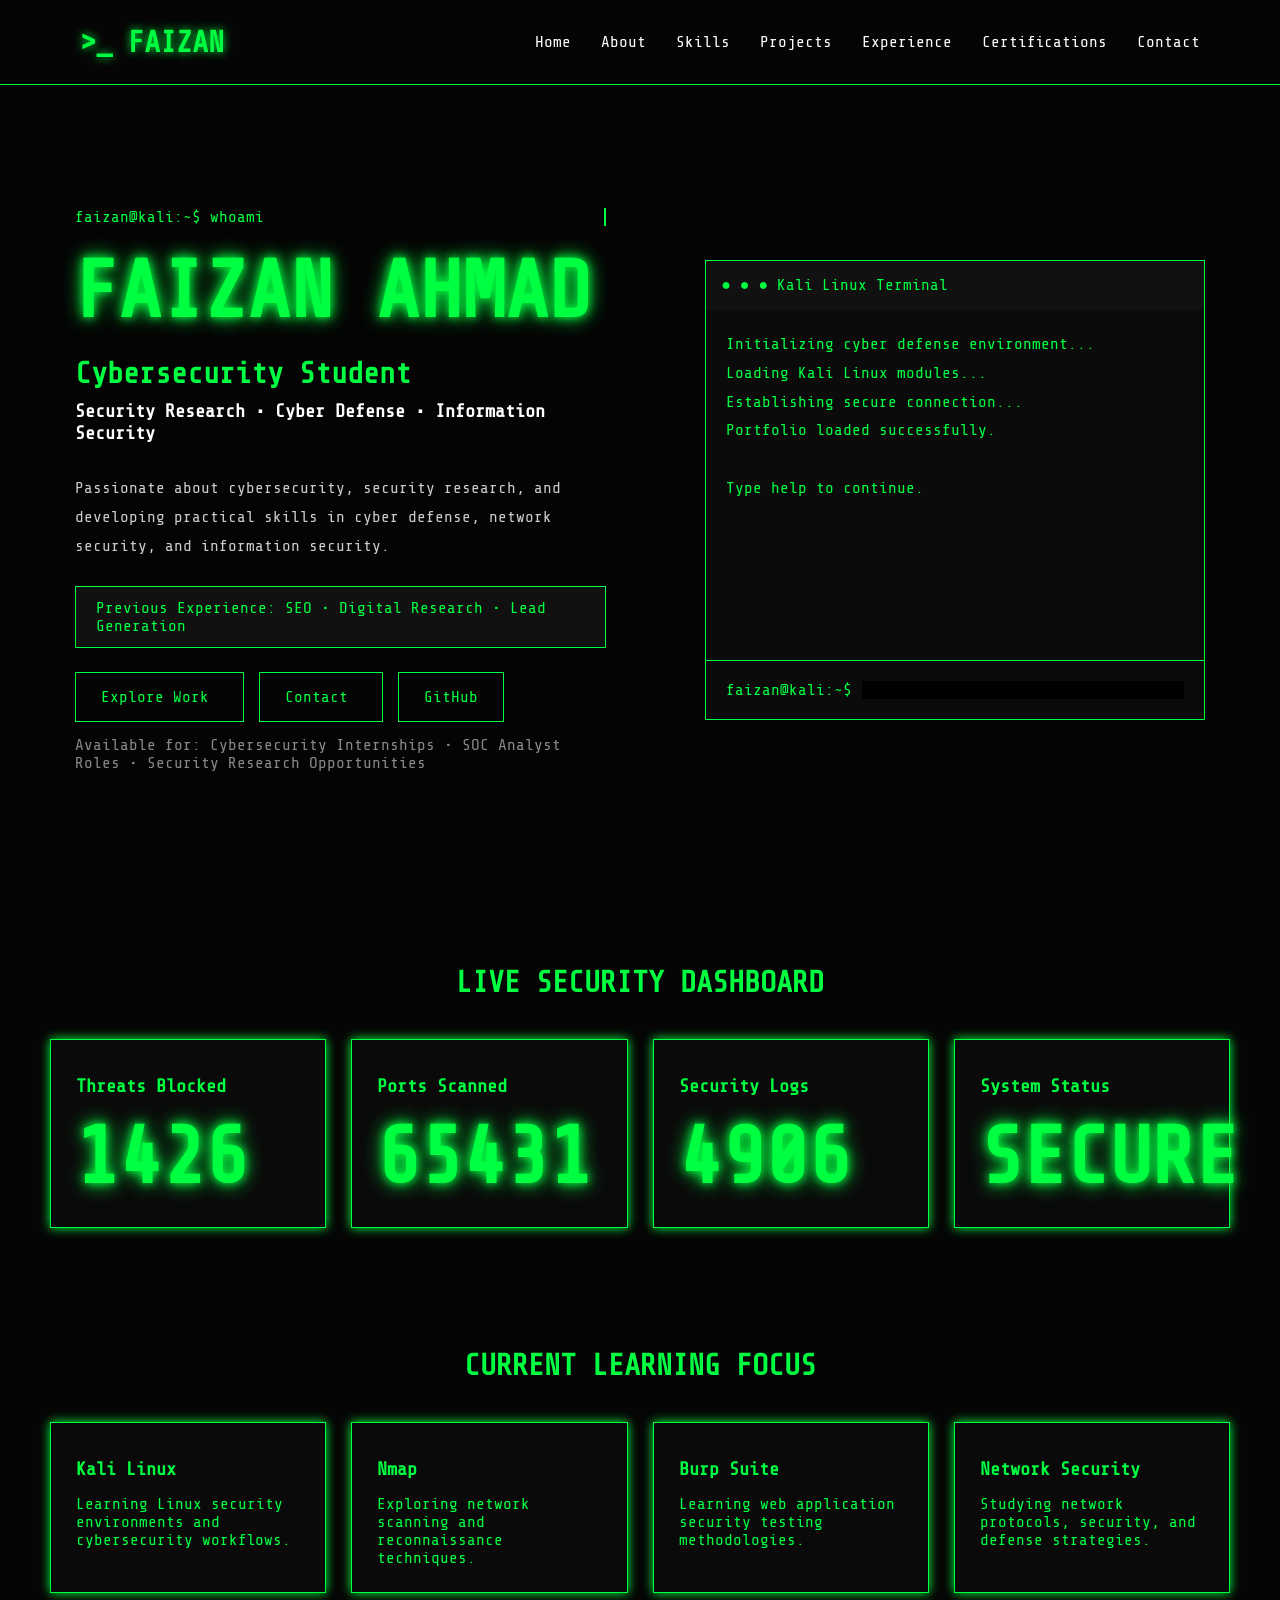
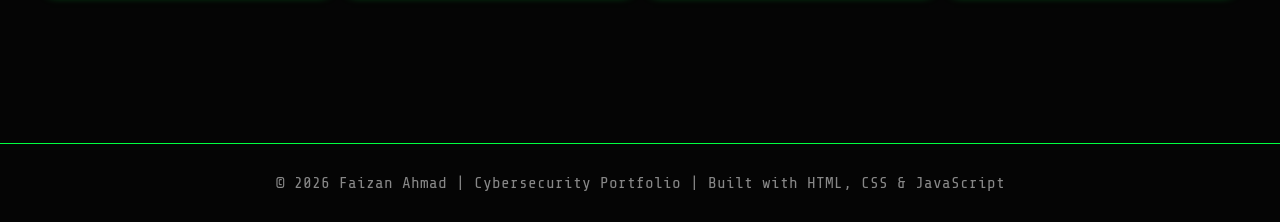
==== index.html @ 60e6b4b7 "Update index.html" ====
<!DOCTYPE html>
<html lang="en">

<head>
    <meta charset="UTF-8">
    <meta name="viewport" content="width=device-width, initial-scale=1.0">

    <!-- SEO -->
    <meta name="description"
        content="Faizan Ahmad - Cybersecurity Student Portfolio specializing in Information Security, Cyber Defense, and Security Research.">

    <meta name="keywords"
        content="Cybersecurity Student, Information Security, Cyber Defense, Security Research, Kali Linux, Network Security, SOC Analyst">

    <meta name="author"
        content="Faizan Ahmad">

    <!-- Open Graph -->
    <meta property="og:title"
        content="Faizan Ahmad | Cybersecurity Portfolio">

    <meta property="og:description"
        content="Cybersecurity Student | Security Research | Cyber Defense">

    <meta property="og:type"
        content="website">

    <meta property="og:url"
        content="https://faizi-cybsec.github.io">

    <title>
        Faizan Ahmad | Cybersecurity Portfolio
    </title>

    <link rel="stylesheet" href="css/style.css">

    <link rel="icon"
        href="assets/favicon.jpg">

    <link href="https://fonts.googleapis.com/css2?family=Share+Tech+Mono&display=swap"
        rel="stylesheet">
</head>

<body>

    <!-- Matrix Background -->
    <canvas id="matrix"></canvas>

    <!-- Navigation -->
    <nav class="navbar">

        <div class="logo">
            >_ FAIZAN
        </div>

        <ul>
            <li><a href="index.html">Home</a></li>
            <li><a href="about.html">About</a></li>
            <li><a href="skills.html">Skills</a></li>
            <li><a href="projects.html">Projects</a></li>
            <li><a href="experience.html">Experience</a></li>
            <li><a href="certifications.html">Certifications</a></li>
            <li><a href="contact.html">Contact</a></li>
        </ul>

    </nav>

    <!-- Hero Section -->
    <section class="hero">

        <!-- Left Side -->
        <div class="hero-left">

            <p class="small">
                faizan@kali:~$ whoami
            </p>

            <h1>
                FAIZAN
                <span>AHMAD</span>
            </h1>

            <h2>
                Cybersecurity Student
            </h2>

            <h3>
                Security Research • Cyber Defense • Information Security
            </h3>

            <p class="description">
                Passionate about cybersecurity, security research,
                and developing practical skills in cyber defense,
                network security, and information security.
            </p>

            <div class="experience-badge">
                Previous Experience:
                SEO • Digital Research • Lead Generation
            </div>

            <div class="buttons">

                <a href="projects.html"
                    class="btn">
                    Explore Work
                </a>

                <a href="contact.html"
                    class="btn">
                    Contact
                </a>

                <a href="https://github.com/faizi-cybsec"
                    target="_blank"
                    class="btn">
                    GitHub
                </a>

            </div>

            <p style="margin-top:30px;color:#888;">
                Available for:
                Cybersecurity Internships •
                SOC Analyst Roles •
                Security Research Opportunities
            </p>

        </div>

        <!-- Terminal -->
        <div class="terminal">

            <div class="terminal-header">
                ● ● ● Kali Linux Terminal
            </div>

            <div class="terminal-body"
                id="terminal-output">

                <div>
                    Initializing cyber defense environment...
                </div>

                <div>
                    Loading Kali Linux modules...
                </div>

                <div>
                    Establishing secure connection...
                </div>

                <div>
                    Portfolio loaded successfully.
                </div>

                <br>

                <div>
                    Type
                    <span style="color:#00ff41">
                        help
                    </span>
                    to continue.
                </div>

                <br>

            </div>

            <div class="terminal-input">

                <span>
                    faizan@kali:~$
                </span>

                <input
                    type="text"
                    id="command-input"
                    autocomplete="off"
                    autofocus>

            </div>

        </div>

    </section>

    <!-- Dashboard -->
    <section class="dashboard">

        <h2>
            LIVE SECURITY DASHBOARD
        </h2>

        <div class="cyber-grid">

            <div class="cyber-card">

                <h3>
                    Threats Blocked
                </h3>

                <h1 id="threats">
                    1427
                </h1>

            </div>

            <div class="cyber-card">

                <h3>
                    Ports Scanned
                </h3>

                <h1 id="ports">
                    65241
                </h1>

            </div>

            <div class="cyber-card">

                <h3>
                    Security Logs
                </h3>

                <h1 id="logs">
                    4832
                </h1>

            </div>

            <div class="cyber-card">

                <h3>
                    System Status
                </h3>

                <h1>
                    SECURE
                </h1>

            </div>

        </div>

    </section>

    <!-- Learning -->
    <section class="dashboard">

        <h2>
            CURRENT LEARNING FOCUS
        </h2>

        <div class="cyber-grid">

            <div class="cyber-card">
                <h3>Kali Linux</h3>
                <p>Learning Linux security environments and cybersecurity workflows.</p>
            </div>

            <div class="cyber-card">
                <h3>Nmap</h3>
                <p>Exploring network scanning and reconnaissance techniques.</p>
            </div>

            <div class="cyber-card">
                <h3>Burp Suite</h3>
                <p>Learning web application security testing methodologies.</p>
            </div>

            <div class="cyber-card">
                <h3>Network Security</h3>
                <p>Studying network protocols, security, and defense strategies.</p>
            </div>

        </div>

    </section>

    <!-- Footer -->
    <footer>

        <p>
            © 2026 Faizan Ahmad |
            Cybersecurity Portfolio |
            Built with HTML, CSS & JavaScript
        </p>

    </footer>

    <!-- Scripts -->
    <script src="js/matrix.js"></script>
    <script src="js/terminal.js"></script>
    <script src="js/main.js"></script>

</body>

</html>
---- css/style.css ----
*{
    margin:0;
    padding:0;
    box-sizing:border-box;
    cursor:crosshair;
}

body{
    background:#050505;
    color:#00ff41;
    font-family:'Share Tech Mono',monospace;
    overflow-x:hidden;
}

/* MATRIX */

#matrix{
    position:fixed;
    top:0;
    left:0;
    width:100%;
    height:100%;
    z-index:-1;
}

/* NAVBAR */

.navbar{
    position:sticky;
    top:0;
    z-index:1000;

    display:flex;
    justify-content:space-between;
    align-items:center;

    padding:25px 80px;

    border-bottom:1px solid #00ff41;

    background:#050505;

    backdrop-filter:blur(10px);
}

.logo{
    font-size:30px;
    font-weight:bold;
    text-shadow:0 0 10px #00ff41;
}

.navbar ul{
    display:flex;
    list-style:none;
    gap:30px;
}

.navbar a{
    color:white;
    text-decoration:none;
    transition:.3s;
}

.navbar a:hover{
    color:#00ff41;
}

/* HERO */

.hero{
    min-height:90vh;

    display:flex;
    justify-content:space-around;
    align-items:center;
    gap:50px;

    padding:50px;

    flex-wrap:wrap;
}

.hero-left{
    width:45%;
    min-width:300px;
}

/* TERMINAL TEXT */

.small{
    color:#00ff41;

    margin-bottom:20px;

    overflow:hidden;
    white-space:nowrap;

    border-right:2px solid #00ff41;

    width:0;

    animation:
        typing 4s steps(30,end) forwards,
        blink .7s infinite;
}

@keyframes typing{
    from{
        width:0;
    }
    to{
        width:100%;
    }
}

@keyframes blink{
    50%{
        opacity:0;
    }
}

/* HEADINGS */

h1{
    font-size:80px;

    text-shadow:
        0 0 10px #00ff41,
        0 0 20px #00ff41;
}

h1 span{
    color:#00ff41;
}

h2{
    margin-top:20px;
    font-size:30px;
}

h3{
    margin-top:10px;
    color:white;
}

/* DESCRIPTION */

.description{
    margin-top:30px;
    color:#ccc;
    line-height:1.8;
}

/* EXPERIENCE BADGE */

.experience-badge{
    margin-top:25px;

    display:inline-block;

    padding:12px 20px;

    border:1px solid #00ff41;

    background:#111;
}

/* BUTTONS */

.buttons{
    margin-top:40px;
}

.btn{
    border:1px solid #00ff41;

    color:#00ff41;

    text-decoration:none;

    padding:15px 25px;

    margin-right:15px;

    transition:.3s;
}

.btn:hover{
    background:#00ff41;
    color:black;
}

/* TERMINAL */

.terminal{
    width:500px;
    max-width:100%;

    background:#0b0b0b;

    border:1px solid #00ff41;

    animation:
        glow 2s infinite alternate;
}

@keyframes glow{

from{
    box-shadow:
    0 0 10px #00ff41;
}

to{
    box-shadow:
    0 0 30px #00ff41;
}

}

.terminal-header{
    padding:15px;
    background:#111;
}

.terminal-body{
    padding:20px;

    line-height:1.8;

    min-height:350px;
    max-height:350px;

    overflow-y:auto;
}

.terminal-input{
    display:flex;

    padding:20px;

    border-top:1px solid #00ff41;
}

.terminal-input span{
    color:#00ff41;
}

.terminal-input input{
    flex:1;

    background:black;

    color:#00ff41;

    border:none;
    outline:none;

    font-family:inherit;

    margin-left:10px;
}

/* DASHBOARD */

.dashboard{
    padding:50px;
}

.dashboard h2{
    margin-bottom:40px;
    text-align:center;
}

/* CYBER GRID */

.cyber-grid{
    display:grid;

    grid-template-columns:
        repeat(auto-fit,minmax(250px,1fr));

    gap:25px;
}

.cyber-card{
    border:1px solid #00ff41;

    background:#0a0a0a;

    padding:25px;

    transition:.3s;

    box-shadow:
        0 0 10px #00ff41;
}

.cyber-card:hover{
    transform:translateY(-10px);

    box-shadow:
        0 0 30px #00ff41;
}

.cyber-card h3{
    color:#00ff41;
    margin-bottom:15px;
}

/* FOOTER */

footer{
    margin-top:100px;

    text-align:center;

    padding:30px;

    border-top:1px solid #00ff41;

    color:#888;
}

/* SCROLLBAR */

::-webkit-scrollbar{
    width:10px;
}

::-webkit-scrollbar-track{
    background:black;
}

::-webkit-scrollbar-thumb{
    background:#00ff41;
}

/* MOBILE */

@media(max-width:900px){

.hero{
    flex-direction:column;
}

.hero-left{
    width:100%;
}

.navbar{
    flex-direction:column;
    gap:20px;
}

.navbar ul{
    flex-wrap:wrap;
    justify-content:center;
}

h1{
    font-size:50px;
}

}
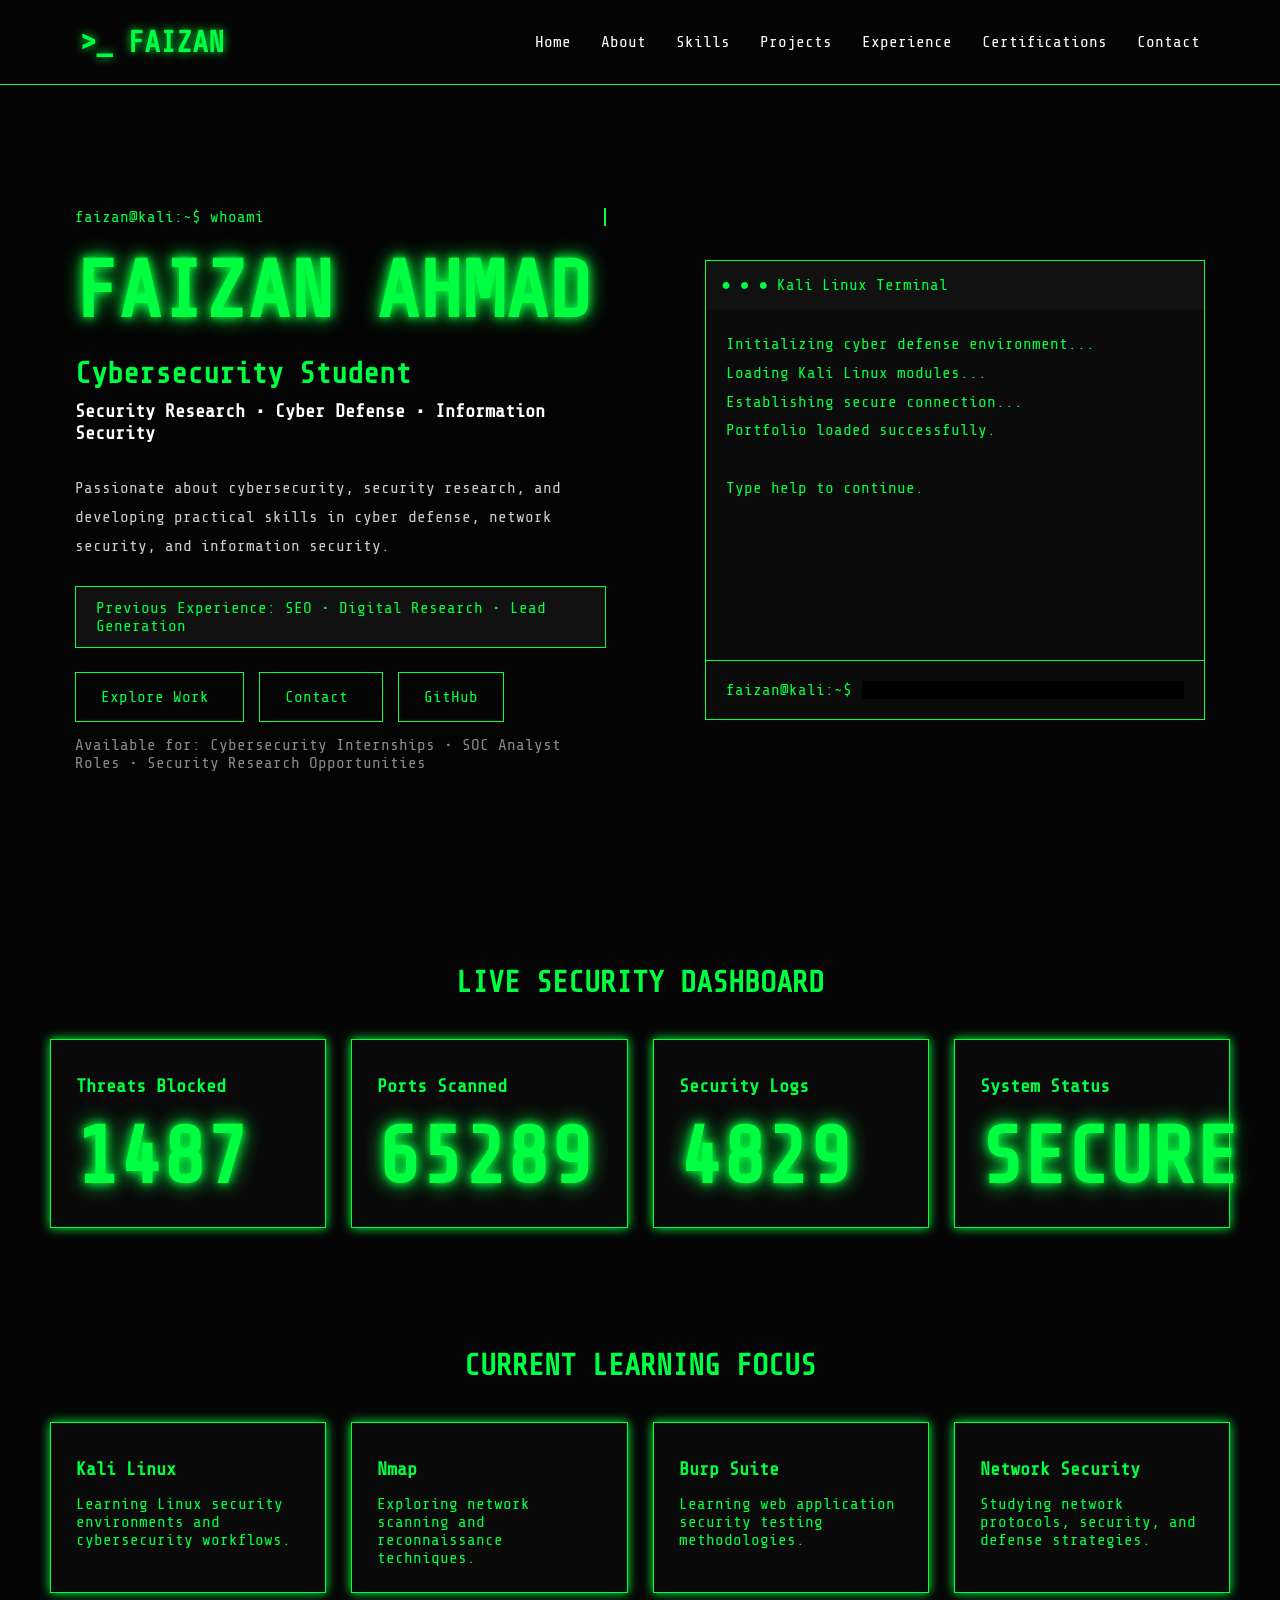
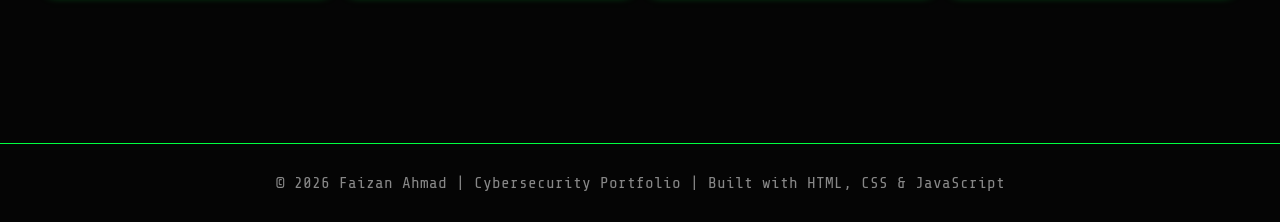
==== commit d727489e: "Update index.html" ====
--- a/index.html
+++ b/index.html
@@ -35,7 +35,7 @@
     <link rel="stylesheet" href="css/style.css">
 
     <link rel="icon"
-        href="assets/favicon.jpg">
+        href="assets/fav_icon.jpg">
 
     <link href="https://fonts.googleapis.com/css2?family=Share+Tech+Mono&display=swap"
         rel="stylesheet">
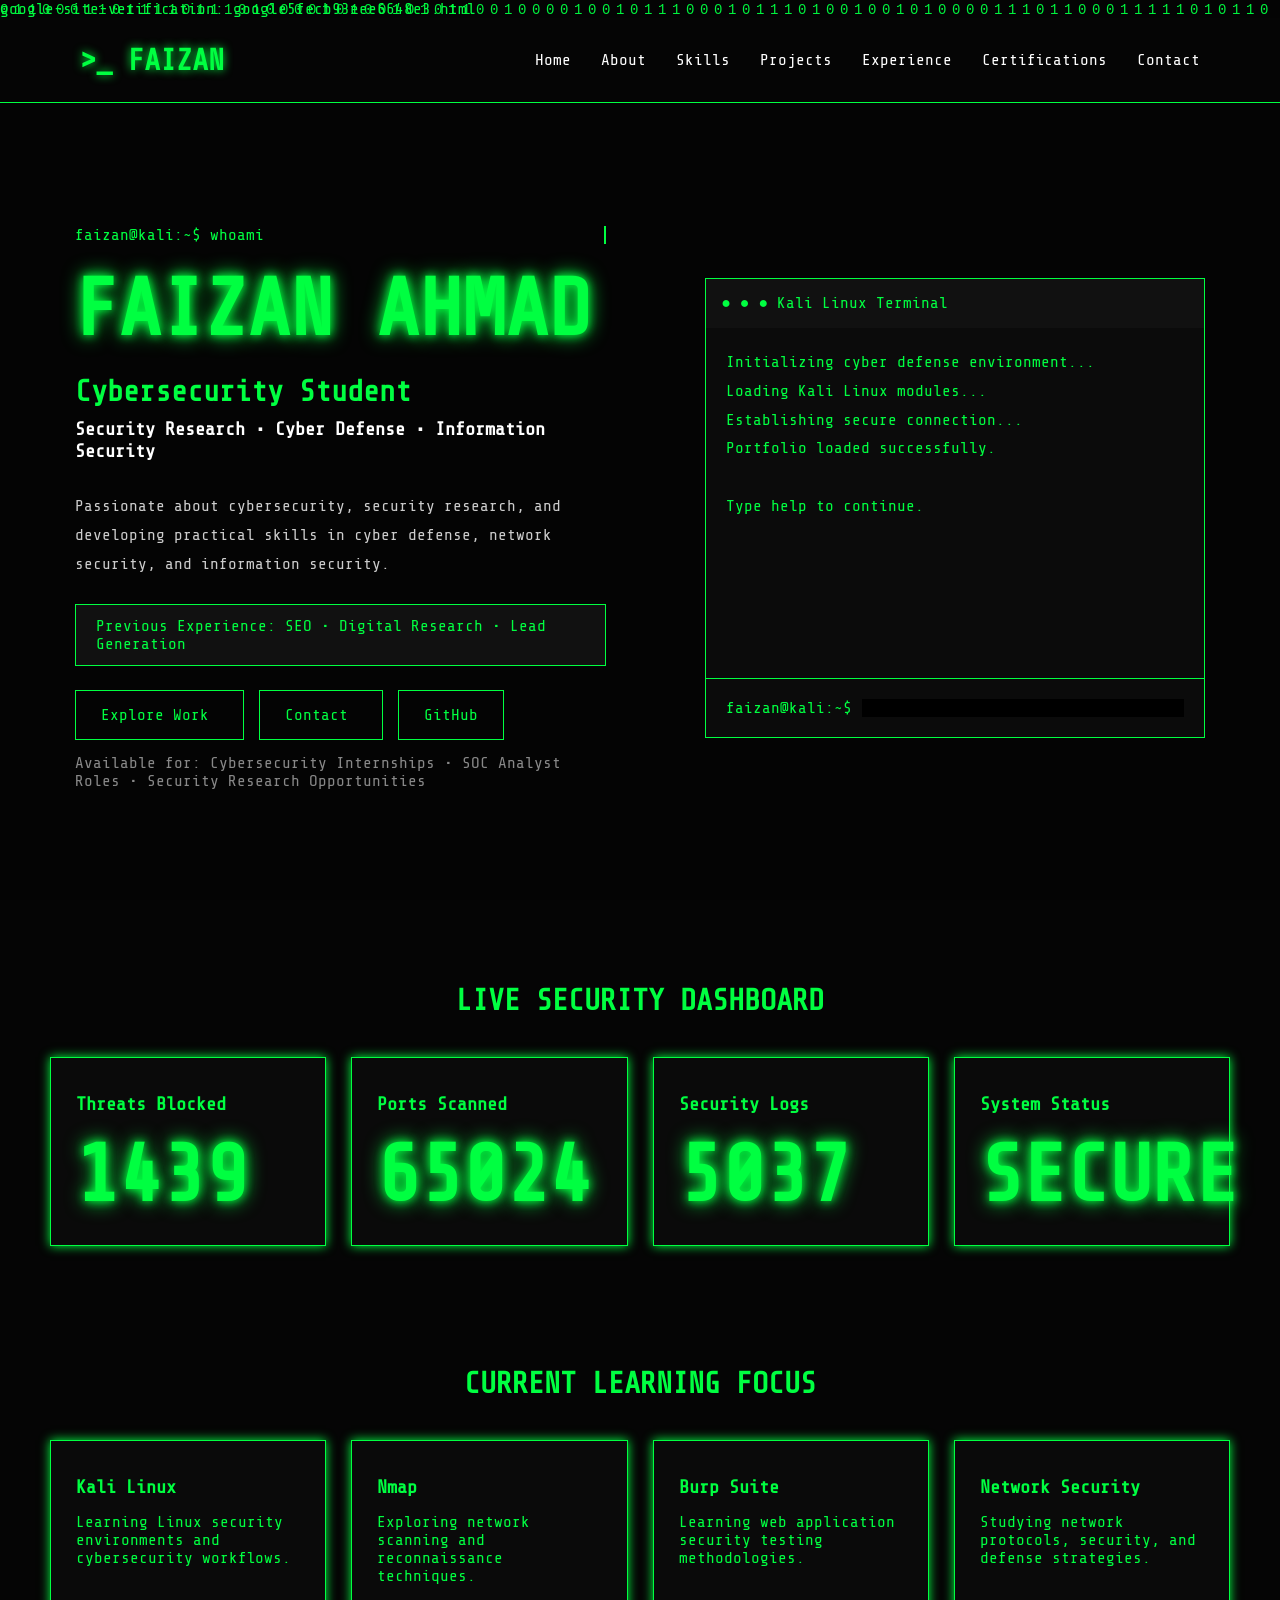
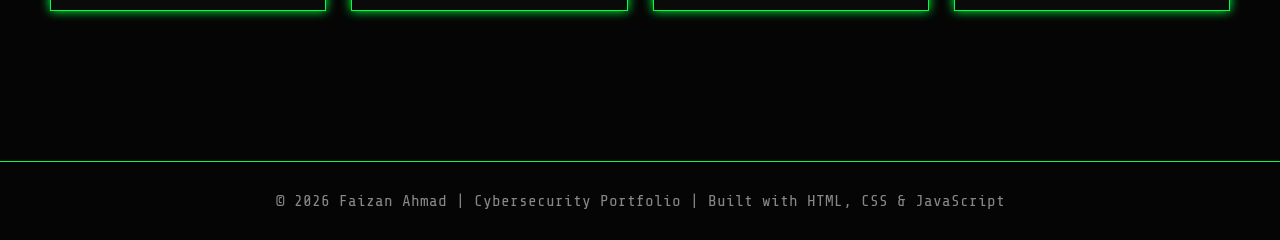
==== commit aed3bcde: "Add Google site verification to index.html Added Google site verification meta tag." ====
--- a/index.html
+++ b/index.html
@@ -4,6 +4,7 @@
 <head>
     <meta charset="UTF-8">
     <meta name="viewport" content="width=device-width, initial-scale=1.0">
+    google-site-verification: google5fecb93eee6648e3.html
 
     <!-- SEO -->
     <meta name="description"
--- a/css/style.css
+++ b/css/style.css
@@ -363,3 +363,116 @@
 }
 
 }
+
+.featured-project {
+    border: 2px solid #d4af37;
+    box-shadow: 0 0 20px rgba(212,175,55,0.2);
+}
+
+.project-links {
+    margin-top: 20px;
+}
+
+.project-links a {
+    display: inline-block;
+    padding: 12px 20px;
+    border: 1px solid #d4af37;
+    color: #d4af37;
+    text-decoration: none;
+    transition: 0.3s;
+}
+
+.project-links a:hover {
+    background: #d4af37;
+    color: #000;
+}
+
+.project-hero{
+    text-align:center;
+    padding:120px 10%;
+}
+
+.project-hero h1{
+    font-size:4rem;
+    color:#fff;
+}
+
+.project-hero span{
+    color:#d4af37;
+}
+
+.hero-description{
+    max-width:800px;
+    margin:20px auto;
+    line-height:1.8;
+}
+
+.github-btn{
+    display:inline-block;
+    margin-top:30px;
+    padding:15px 30px;
+    border:2px solid #d4af37;
+    color:#d4af37;
+    text-decoration:none;
+    transition:.3s;
+}
+
+.github-btn:hover{
+    background:#d4af37;
+    color:#000;
+}
+
+.project-section{
+    padding:60px 10%;
+}
+
+.project-section h2{
+    color:#d4af37;
+    margin-bottom:30px;
+}
+
+.screenshots{
+    display:grid;
+    grid-template-columns:repeat(auto-fit,minmax(220px,1fr));
+    gap:20px;
+}
+
+.screenshots img{
+    width:100%;
+    border-radius:10px;
+    border:1px solid #333;
+    transition:.3s;
+}
+
+.screenshots img:hover{
+    transform:scale(1.03);
+}
+
+.feature-grid{
+    display:grid;
+    grid-template-columns:repeat(auto-fit,minmax(250px,1fr));
+    gap:20px;
+}
+
+.feature{
+    padding:20px;
+    border:1px solid #222;
+    background:#111;
+}
+
+.tech-grid{
+    display:grid;
+    grid-template-columns:repeat(auto-fit,minmax(150px,1fr));
+    gap:20px;
+}
+
+.tech-grid div{
+    background:#111;
+    padding:20px;
+    text-align:center;
+    border:1px solid #222;
+}
+
+.learn-list{
+    line-height:2;
+}
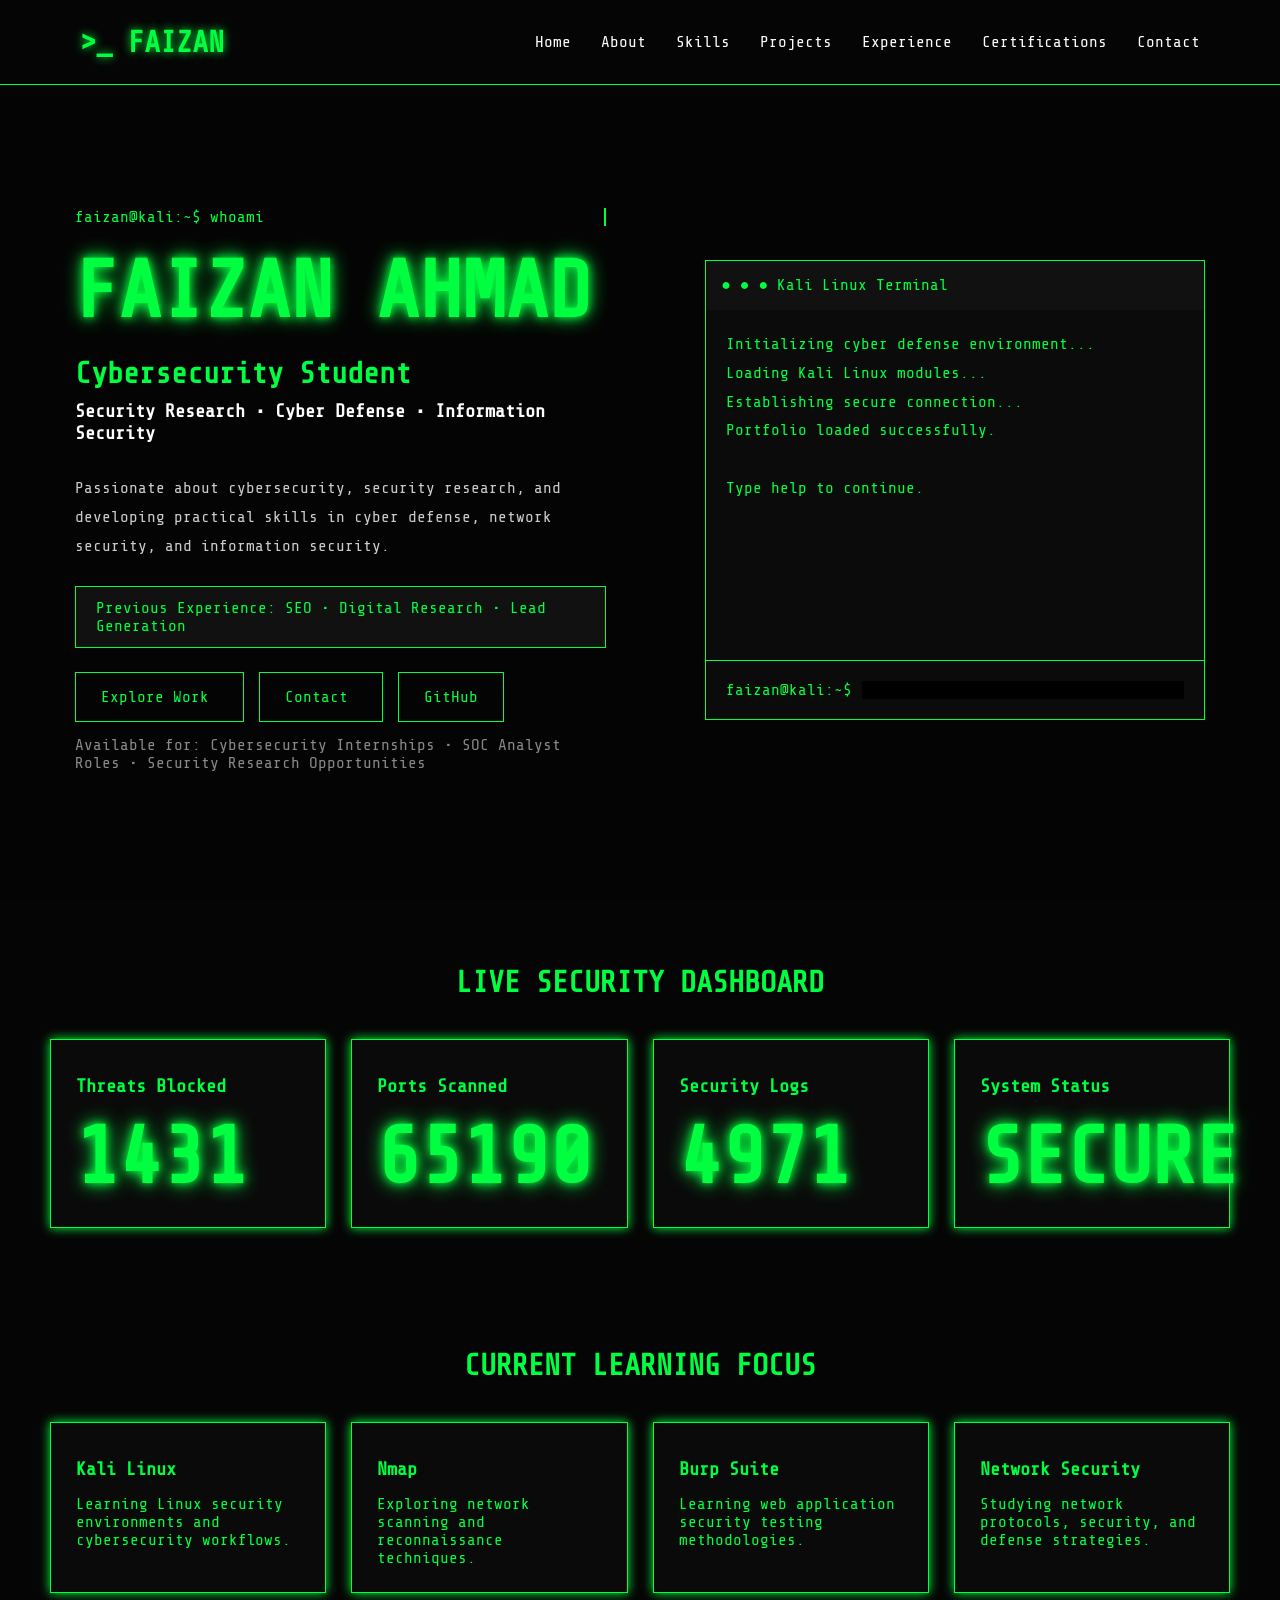
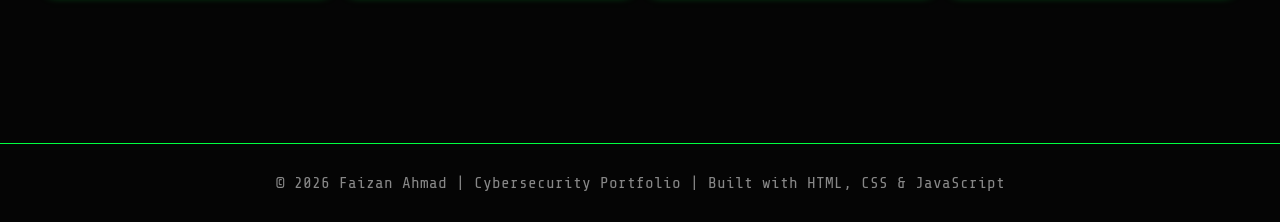
==== commit 2a1e06ec: "Add Google site verification meta tag Updated Google site verification meta tag for SEO." ====
--- a/index.html
+++ b/index.html
@@ -4,7 +4,6 @@
 <head>
     <meta charset="UTF-8">
     <meta name="viewport" content="width=device-width, initial-scale=1.0">
-    google-site-verification: google5fecb93eee6648e3.html
 
     <!-- SEO -->
     <meta name="description"
@@ -40,6 +39,8 @@
 
     <link href="https://fonts.googleapis.com/css2?family=Share+Tech+Mono&display=swap"
         rel="stylesheet">
+
+    <meta name="google-site-verification" content="u6a4Y4al-_jTFyYsS7-x-WDTj45lhCYH0ozR6hD-0Ic" />
 </head>
 
 <body>
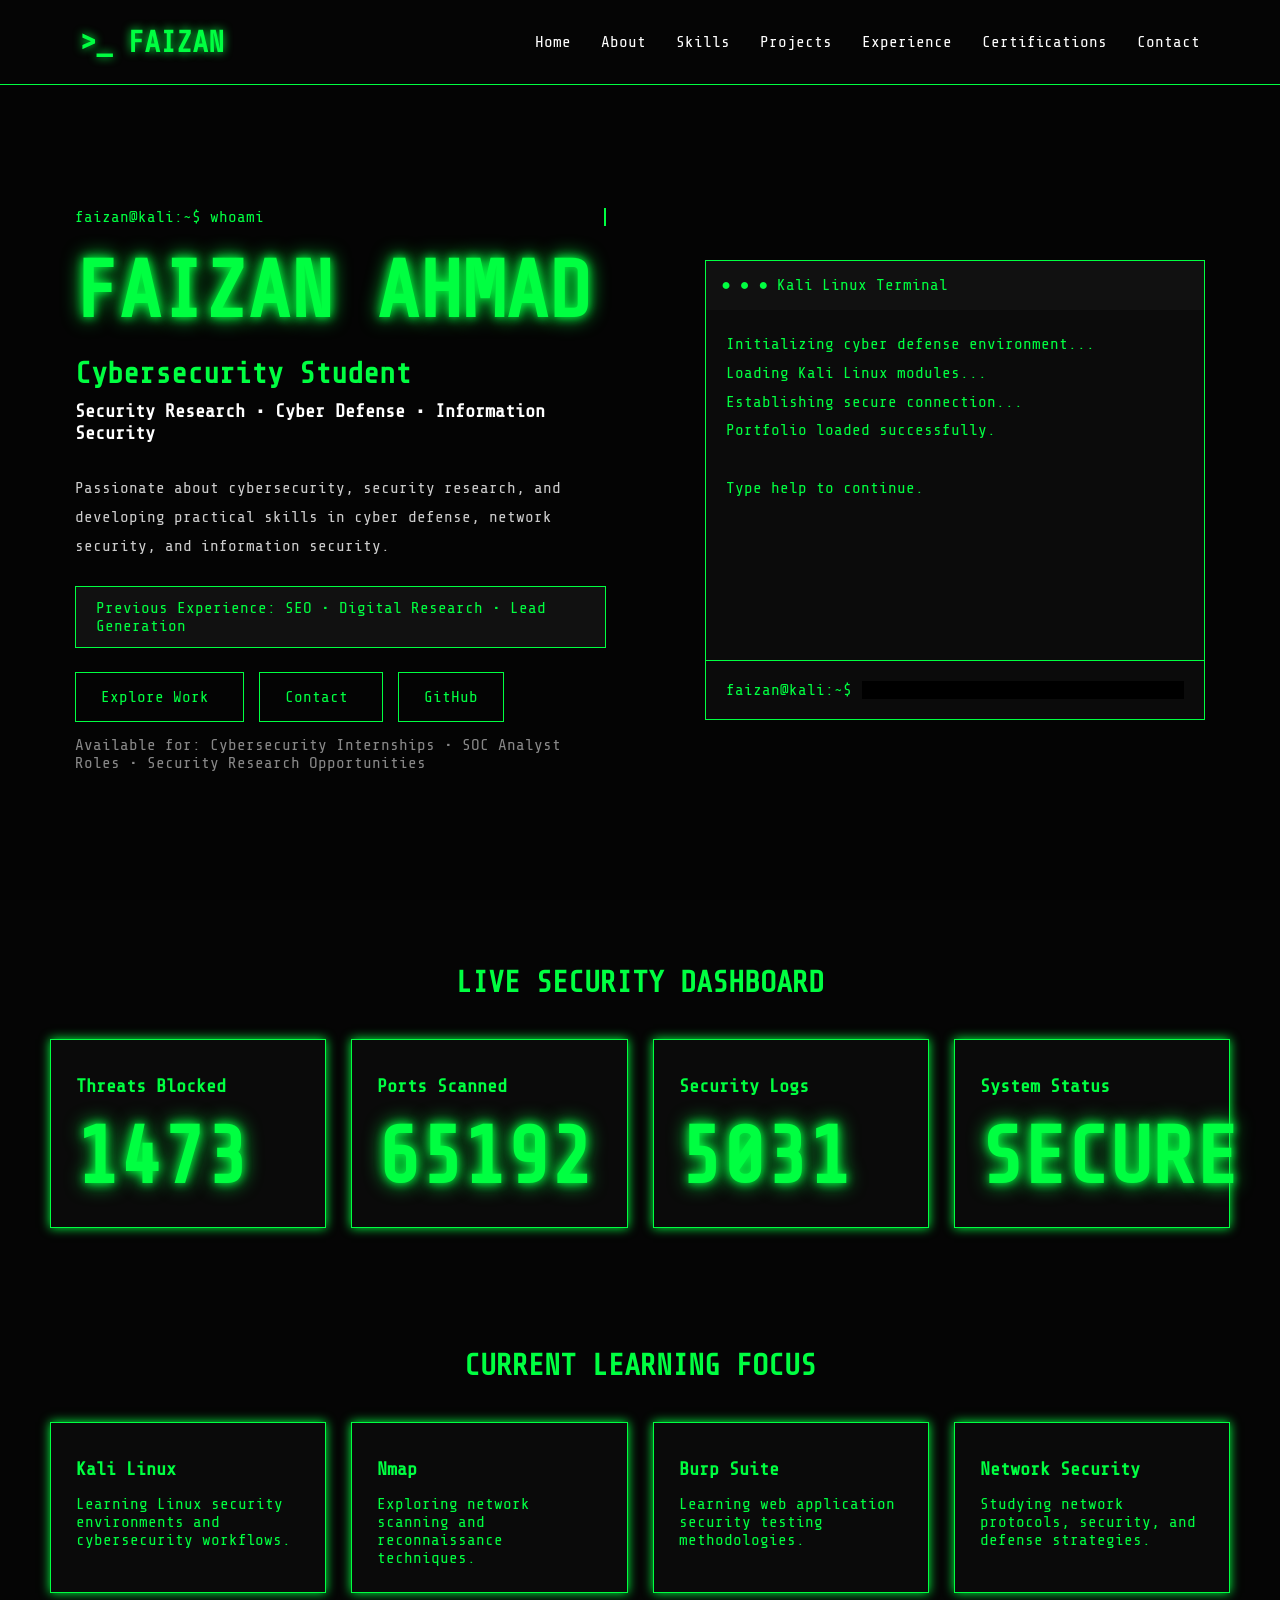
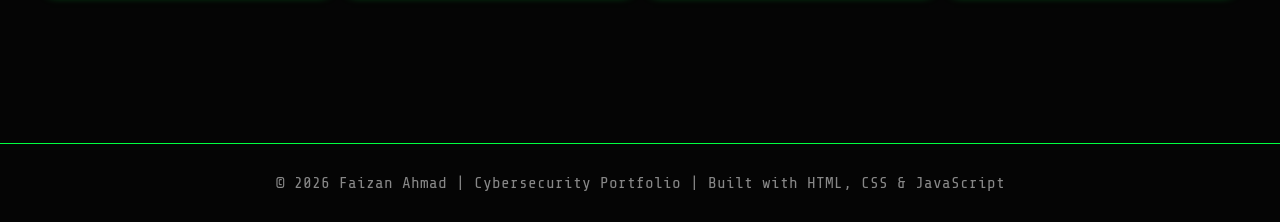
==== commit 533ac0e5: "Add files via upload" ====
--- a/index.html
+++ b/index.html
@@ -1,303 +1,199 @@
 <!DOCTYPE html>
+
 <html lang="en">
-
 <head>
-    <meta charset="UTF-8">
-    <meta name="viewport" content="width=device-width, initial-scale=1.0">
-
-    <!-- SEO -->
-    <meta name="description"
-        content="Faizan Ahmad - Cybersecurity Student Portfolio specializing in Information Security, Cyber Defense, and Security Research.">
-
-    <meta name="keywords"
-        content="Cybersecurity Student, Information Security, Cyber Defense, Security Research, Kali Linux, Network Security, SOC Analyst">
-
-    <meta name="author"
-        content="Faizan Ahmad">
-
-    <!-- Open Graph -->
-    <meta property="og:title"
-        content="Faizan Ahmad | Cybersecurity Portfolio">
-
-    <meta property="og:description"
-        content="Cybersecurity Student | Security Research | Cyber Defense">
-
-    <meta property="og:type"
-        content="website">
-
-    <meta property="og:url"
-        content="https://faizi-cybsec.github.io">
-
-    <title>
+<meta charset="utf-8"/>
+<meta content="width=device-width, initial-scale=1.0" name="viewport"/>
+<!-- SEO -->
+<meta content="Faizan Ahmad - Cybersecurity Student Portfolio specializing in Information Security, Cyber Defense, and Security Research." name="description"/>
+<meta content="Cybersecurity Student, Information Security, Cyber Defense, Security Research, Kali Linux, Network Security, SOC Analyst" name="keywords"/>
+<meta content="Faizan Ahmad" name="author"/>
+<!-- Open Graph -->
+<meta content="Faizan Ahmad | Cybersecurity Portfolio" property="og:title"/>
+<meta content="Cybersecurity Student | Security Research | Cyber Defense" property="og:description"/>
+<meta content="website" property="og:type"/>
+<meta content="https://faizi-cybsec.github.io" property="og:url"/>
+<title>
         Faizan Ahmad | Cybersecurity Portfolio
     </title>
-
-    <link rel="stylesheet" href="css/style.css">
-
-    <link rel="icon"
-        href="assets/fav_icon.jpg">
-
-    <link href="https://fonts.googleapis.com/css2?family=Share+Tech+Mono&display=swap"
-        rel="stylesheet">
-
-    <meta name="google-site-verification" content="u6a4Y4al-_jTFyYsS7-x-WDTj45lhCYH0ozR6hD-0Ic" />
-</head>
-
+<link href="css/style.css" rel="stylesheet"/>
+<link href="assets/fav_icon.jpg" rel="icon"/>
+<link href="https://fonts.googleapis.com/css2?family=Share+Tech+Mono&amp;display=swap" rel="stylesheet"/>
+<meta content="u6a4Y4al-_jTFyYsS7-x-WDTj45lhCYH0ozR6hD-0Ic" name="google-site-verification">
+</meta><link href="https://faizi-cybsec.github.io/" rel="canonical"/><meta content="index, follow" name="robots"/></head>
 <body>
-
-    <!-- Matrix Background -->
-    <canvas id="matrix"></canvas>
-
-    <!-- Navigation -->
-    <nav class="navbar">
-
-        <div class="logo">
-            >_ FAIZAN
+<!-- Matrix Background -->
+<canvas id="matrix"></canvas>
+<!-- Navigation -->
+<nav class="navbar">
+<div class="logo">
+            &gt;_ FAIZAN
         </div>
-
-        <ul>
-            <li><a href="index.html">Home</a></li>
-            <li><a href="about.html">About</a></li>
-            <li><a href="skills.html">Skills</a></li>
-            <li><a href="projects.html">Projects</a></li>
-            <li><a href="experience.html">Experience</a></li>
-            <li><a href="certifications.html">Certifications</a></li>
-            <li><a href="contact.html">Contact</a></li>
-        </ul>
-
-    </nav>
-
-    <!-- Hero Section -->
-    <section class="hero">
-
-        <!-- Left Side -->
-        <div class="hero-left">
-
-            <p class="small">
+<ul>
+<li><a href="index.html">Home</a></li>
+<li><a href="about.html">About</a></li>
+<li><a href="skills.html">Skills</a></li>
+<li><a href="projects.html">Projects</a></li>
+<li><a href="experience.html">Experience</a></li>
+<li><a href="certifications.html">Certifications</a></li>
+<li><a href="contact.html">Contact</a></li>
+</ul>
+</nav>
+<!-- Hero Section -->
+<section class="hero">
+<!-- Left Side -->
+<div class="hero-left">
+<p class="small">
                 faizan@kali:~$ whoami
             </p>
-
-            <h1>
+<h1>
                 FAIZAN
                 <span>AHMAD</span>
-            </h1>
-
-            <h2>
+</h1>
+<h2>
                 Cybersecurity Student
             </h2>
-
-            <h3>
+<h3>
                 Security Research • Cyber Defense • Information Security
             </h3>
-
-            <p class="description">
+<p class="description">
                 Passionate about cybersecurity, security research,
                 and developing practical skills in cyber defense,
                 network security, and information security.
             </p>
-
-            <div class="experience-badge">
+<div class="experience-badge">
                 Previous Experience:
                 SEO • Digital Research • Lead Generation
             </div>
-
-            <div class="buttons">
-
-                <a href="projects.html"
-                    class="btn">
+<div class="buttons">
+<a class="btn" href="projects.html">
                     Explore Work
                 </a>
-
-                <a href="contact.html"
-                    class="btn">
+<a class="btn" href="contact.html">
                     Contact
                 </a>
-
-                <a href="https://github.com/faizi-cybsec"
-                    target="_blank"
-                    class="btn">
+<a class="btn" href="https://github.com/faizi-cybsec" target="_blank">
                     GitHub
                 </a>
-
-            </div>
-
-            <p style="margin-top:30px;color:#888;">
+</div>
+<p style="margin-top:30px;color:#888;">
                 Available for:
                 Cybersecurity Internships •
                 SOC Analyst Roles •
                 Security Research Opportunities
             </p>
-
-        </div>
-
-        <!-- Terminal -->
-        <div class="terminal">
-
-            <div class="terminal-header">
+</div>
+<!-- Terminal -->
+<div class="terminal">
+<div class="terminal-header">
                 ● ● ● Kali Linux Terminal
             </div>
-
-            <div class="terminal-body"
-                id="terminal-output">
-
-                <div>
+<div class="terminal-body" id="terminal-output">
+<div>
                     Initializing cyber defense environment...
                 </div>
-
-                <div>
+<div>
                     Loading Kali Linux modules...
                 </div>
-
-                <div>
+<div>
                     Establishing secure connection...
                 </div>
-
-                <div>
+<div>
                     Portfolio loaded successfully.
                 </div>
-
-                <br>
-
-                <div>
+<br/>
+<div>
                     Type
                     <span style="color:#00ff41">
                         help
                     </span>
                     to continue.
                 </div>
-
-                <br>
-
-            </div>
-
-            <div class="terminal-input">
-
-                <span>
+<br/>
+</div>
+<div class="terminal-input">
+<span>
                     faizan@kali:~$
                 </span>
-
-                <input
-                    type="text"
-                    id="command-input"
-                    autocomplete="off"
-                    autofocus>
-
-            </div>
-
-        </div>
-
-    </section>
-
-    <!-- Dashboard -->
-    <section class="dashboard">
-
-        <h2>
+<input autocomplete="off" autofocus="" id="command-input" type="text"/>
+</div>
+</div>
+</section>
+<!-- Dashboard -->
+<section class="dashboard">
+<h2>
             LIVE SECURITY DASHBOARD
         </h2>
-
-        <div class="cyber-grid">
-
-            <div class="cyber-card">
-
-                <h3>
+<div class="cyber-grid">
+<div class="cyber-card">
+<h3>
                     Threats Blocked
                 </h3>
-
-                <h1 id="threats">
+<h1 id="threats">
                     1427
                 </h1>
-
-            </div>
-
-            <div class="cyber-card">
-
-                <h3>
+</div>
+<div class="cyber-card">
+<h3>
                     Ports Scanned
                 </h3>
-
-                <h1 id="ports">
+<h1 id="ports">
                     65241
                 </h1>
-
-            </div>
-
-            <div class="cyber-card">
-
-                <h3>
+</div>
+<div class="cyber-card">
+<h3>
                     Security Logs
                 </h3>
-
-                <h1 id="logs">
+<h1 id="logs">
                     4832
                 </h1>
-
-            </div>
-
-            <div class="cyber-card">
-
-                <h3>
+</div>
+<div class="cyber-card">
+<h3>
                     System Status
                 </h3>
-
-                <h1>
+<h1>
                     SECURE
                 </h1>
-
-            </div>
-
-        </div>
-
-    </section>
-
-    <!-- Learning -->
-    <section class="dashboard">
-
-        <h2>
+</div>
+</div>
+</section>
+<!-- Learning -->
+<section class="dashboard">
+<h2>
             CURRENT LEARNING FOCUS
         </h2>
-
-        <div class="cyber-grid">
-
-            <div class="cyber-card">
-                <h3>Kali Linux</h3>
-                <p>Learning Linux security environments and cybersecurity workflows.</p>
-            </div>
-
-            <div class="cyber-card">
-                <h3>Nmap</h3>
-                <p>Exploring network scanning and reconnaissance techniques.</p>
-            </div>
-
-            <div class="cyber-card">
-                <h3>Burp Suite</h3>
-                <p>Learning web application security testing methodologies.</p>
-            </div>
-
-            <div class="cyber-card">
-                <h3>Network Security</h3>
-                <p>Studying network protocols, security, and defense strategies.</p>
-            </div>
-
-        </div>
-
-    </section>
-
-    <!-- Footer -->
-    <footer>
-
-        <p>
+<div class="cyber-grid">
+<div class="cyber-card">
+<h3>Kali Linux</h3>
+<p>Learning Linux security environments and cybersecurity workflows.</p>
+</div>
+<div class="cyber-card">
+<h3>Nmap</h3>
+<p>Exploring network scanning and reconnaissance techniques.</p>
+</div>
+<div class="cyber-card">
+<h3>Burp Suite</h3>
+<p>Learning web application security testing methodologies.</p>
+</div>
+<div class="cyber-card">
+<h3>Network Security</h3>
+<p>Studying network protocols, security, and defense strategies.</p>
+</div>
+</div>
+</section>
+<!-- Footer -->
+<footer>
+<p>
             © 2026 Faizan Ahmad |
             Cybersecurity Portfolio |
-            Built with HTML, CSS & JavaScript
+            Built with HTML, CSS &amp; JavaScript
         </p>
-
-    </footer>
-
-    <!-- Scripts -->
-    <script src="js/matrix.js"></script>
-    <script src="js/terminal.js"></script>
-    <script src="js/main.js"></script>
-
+</footer>
+<!-- Scripts -->
+<script src="js/matrix.js"></script>
+<script src="js/terminal.js"></script>
+<script src="js/main.js"></script>
 </body>
-
 </html>
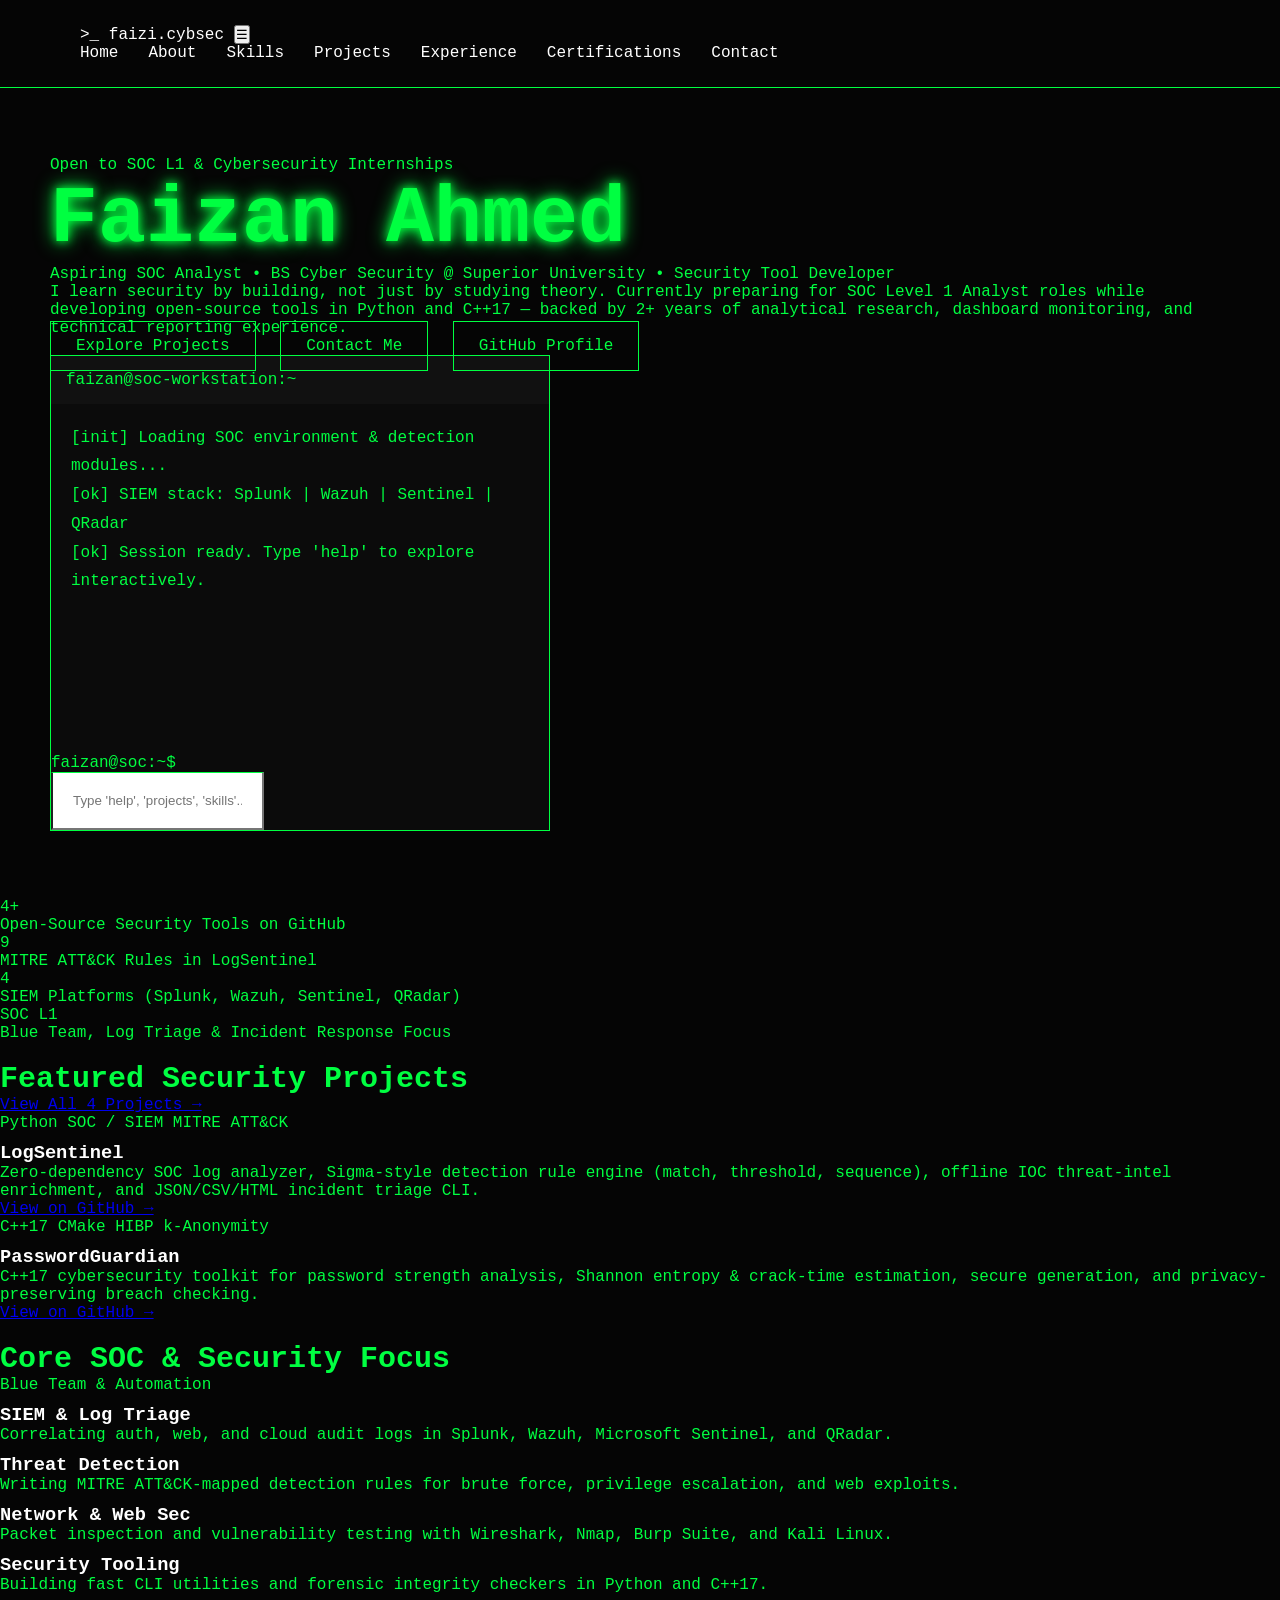
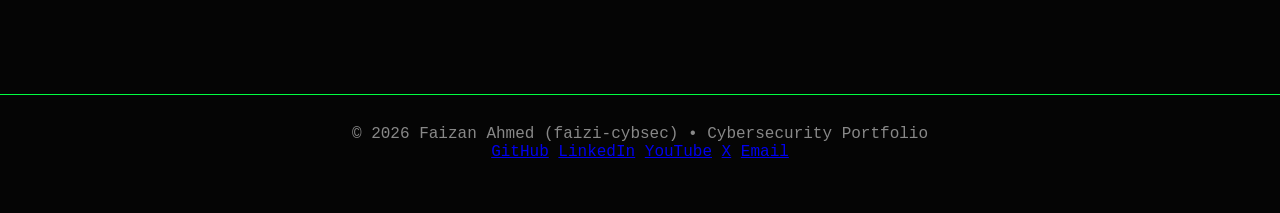
==== commit 2eb20e8f: "Add files via upload" ====
--- a/index.html
+++ b/index.html
@@ -1,199 +1,170 @@
 <!DOCTYPE html>
-
 <html lang="en">
 <head>
-<meta charset="utf-8"/>
-<meta content="width=device-width, initial-scale=1.0" name="viewport"/>
-<!-- SEO -->
-<meta content="Faizan Ahmad - Cybersecurity Student Portfolio specializing in Information Security, Cyber Defense, and Security Research." name="description"/>
-<meta content="Cybersecurity Student, Information Security, Cyber Defense, Security Research, Kali Linux, Network Security, SOC Analyst" name="keywords"/>
-<meta content="Faizan Ahmad" name="author"/>
-<!-- Open Graph -->
-<meta content="Faizan Ahmad | Cybersecurity Portfolio" property="og:title"/>
-<meta content="Cybersecurity Student | Security Research | Cyber Defense" property="og:description"/>
-<meta content="website" property="og:type"/>
-<meta content="https://faizi-cybsec.github.io" property="og:url"/>
-<title>
-        Faizan Ahmad | Cybersecurity Portfolio
-    </title>
-<link href="css/style.css" rel="stylesheet"/>
-<link href="assets/fav_icon.jpg" rel="icon"/>
-<link href="https://fonts.googleapis.com/css2?family=Share+Tech+Mono&amp;display=swap" rel="stylesheet"/>
-<meta content="u6a4Y4al-_jTFyYsS7-x-WDTj45lhCYH0ozR6hD-0Ic" name="google-site-verification">
-</meta><link href="https://faizi-cybsec.github.io/" rel="canonical"/><meta content="index, follow" name="robots"/></head>
+  <meta charset="UTF-8">
+  <meta name="viewport" content="width=device-width, initial-scale=1.0">
+  <meta name="description" content="Faizan Ahmed (faizi-cybsec) — Aspiring SOC Analyst, BS Cyber Security Student @ Superior University, and Security Tool Developer.">
+  <title>Faizan Ahmed | SOC &amp; Cybersecurity Portfolio</title>
+  <link rel="stylesheet" href="css/style.css">
+</head>
 <body>
-<!-- Matrix Background -->
-<canvas id="matrix"></canvas>
-<!-- Navigation -->
-<nav class="navbar">
-<div class="logo">
-            &gt;_ FAIZAN
+  <header class="navbar">
+    <div class="container nav-inner">
+      <a href="index.html" class="brand">&gt;_ <span>faizi</span>.cybsec</a>
+      <button class="nav-toggle" aria-label="Toggle navigation" aria-expanded="false">&#9776;</button>
+      <ul class="nav-links">
+        <li><a href="index.html" class="active">Home</a></li>
+        <li><a href="about.html">About</a></li>
+        <li><a href="skills.html">Skills</a></li>
+        <li><a href="projects.html">Projects</a></li>
+        <li><a href="experience.html">Experience</a></li>
+        <li><a href="certifications.html">Certifications</a></li>
+        <li><a href="contact.html">Contact</a></li>
+      </ul>
+    </div>
+  </header>
+
+  <main>
+    <section class="hero">
+      <div class="container hero-grid">
+        <div>
+          <div class="status-pill">
+            <span class="status-dot"></span>
+            Open to SOC L1 &amp; Cybersecurity Internships
+          </div>
+          <h1>Faizan Ahmed</h1>
+          <p class="hero-role">Aspiring SOC Analyst &bull; BS Cyber Security @ Superior University &bull; Security Tool Developer</p>
+          <p class="hero-desc">
+            I learn security by building, not just by studying theory. Currently preparing for SOC Level 1 Analyst roles while developing open-source tools in Python and C++17 — backed by 2+ years of analytical research, dashboard monitoring, and technical reporting experience.
+          </p>
+          <div class="btn-group">
+            <a href="projects.html" class="btn btn-primary">Explore Projects</a>
+            <a href="contact.html" class="btn btn-outline">Contact Me</a>
+            <a href="https://github.com/faizi-cybsec" target="_blank" rel="noopener noreferrer" class="btn btn-outline">GitHub Profile</a>
+          </div>
         </div>
-<ul>
-<li><a href="index.html">Home</a></li>
-<li><a href="about.html">About</a></li>
-<li><a href="skills.html">Skills</a></li>
-<li><a href="projects.html">Projects</a></li>
-<li><a href="experience.html">Experience</a></li>
-<li><a href="certifications.html">Certifications</a></li>
-<li><a href="contact.html">Contact</a></li>
-</ul>
-</nav>
-<!-- Hero Section -->
-<section class="hero">
-<!-- Left Side -->
-<div class="hero-left">
-<p class="small">
-                faizan@kali:~$ whoami
+
+        <div class="terminal" id="interactive-terminal">
+          <div class="terminal-header">
+            <div class="terminal-dots">
+              <span class="dot dot-red"></span>
+              <span class="dot dot-yellow"></span>
+              <span class="dot dot-green"></span>
+            </div>
+            <span class="terminal-title">faizan@soc-workstation:~</span>
+          </div>
+          <div class="terminal-body" id="terminal-output">
+            <div class="term-line term-muted">[init] Loading SOC environment &amp; detection modules...</div>
+            <div class="term-line term-cyan">[ok]   SIEM stack: Splunk | Wazuh | Sentinel | QRadar</div>
+            <div class="term-line term-emerald">[ok]   Session ready. Type 'help' to explore interactively.</div>
+          </div>
+          <div class="terminal-input-row">
+            <label for="terminal-input" class="terminal-prompt">faizan@soc:~$</label>
+            <input type="text" id="terminal-input" class="terminal-input" placeholder="Type 'help', 'projects', 'skills'..." autocomplete="off" spellcheck="false">
+          </div>
+        </div>
+      </div>
+    </section>
+
+    <section class="section">
+      <div class="container grid-4">
+        <div class="card stat-card">
+          <div class="stat-value">4+</div>
+          <div class="stat-label">Open-Source Security Tools on GitHub</div>
+        </div>
+        <div class="card stat-card">
+          <div class="stat-value">9</div>
+          <div class="stat-label">MITRE ATT&amp;CK Rules in LogSentinel</div>
+        </div>
+        <div class="card stat-card">
+          <div class="stat-value">4</div>
+          <div class="stat-label">SIEM Platforms (Splunk, Wazuh, Sentinel, QRadar)</div>
+        </div>
+        <div class="card stat-card">
+          <div class="stat-value">SOC L1</div>
+          <div class="stat-label">Blue Team, Log Triage &amp; Incident Response Focus</div>
+        </div>
+      </div>
+    </section>
+
+    <section class="section">
+      <div class="container">
+        <div class="section-heading">
+          <h2>Featured Security Projects</h2>
+          <a href="projects.html" class="tag-label">View All 4 Projects &rarr;</a>
+        </div>
+        <div class="grid-2">
+          <article class="card">
+            <div class="badge-row">
+              <span class="badge">Python</span>
+              <span class="badge badge-emerald">SOC / SIEM</span>
+              <span class="badge">MITRE ATT&amp;CK</span>
+            </div>
+            <h3>LogSentinel</h3>
+            <p>
+              Zero-dependency SOC log analyzer, Sigma-style detection rule engine (match, threshold, sequence), offline IOC threat-intel enrichment, and JSON/CSV/HTML incident triage CLI.
             </p>
-<h1>
-                FAIZAN
-                <span>AHMAD</span>
-</h1>
-<h2>
-                Cybersecurity Student
-            </h2>
-<h3>
-                Security Research • Cyber Defense • Information Security
-            </h3>
-<p class="description">
-                Passionate about cybersecurity, security research,
-                and developing practical skills in cyber defense,
-                network security, and information security.
+            <a href="https://github.com/faizi-cybsec/LogSentinel" target="_blank" rel="noopener noreferrer">View on GitHub &rarr;</a>
+          </article>
+
+          <article class="card">
+            <div class="badge-row">
+              <span class="badge">C++17</span>
+              <span class="badge">CMake</span>
+              <span class="badge badge-emerald">HIBP k-Anonymity</span>
+            </div>
+            <h3>PasswordGuardian</h3>
+            <p>
+              C++17 cybersecurity toolkit for password strength analysis, Shannon entropy &amp; crack-time estimation, secure generation, and privacy-preserving breach checking.
             </p>
-<div class="experience-badge">
-                Previous Experience:
-                SEO • Digital Research • Lead Generation
-            </div>
-<div class="buttons">
-<a class="btn" href="projects.html">
-                    Explore Work
-                </a>
-<a class="btn" href="contact.html">
-                    Contact
-                </a>
-<a class="btn" href="https://github.com/faizi-cybsec" target="_blank">
-                    GitHub
-                </a>
-</div>
-<p style="margin-top:30px;color:#888;">
-                Available for:
-                Cybersecurity Internships •
-                SOC Analyst Roles •
-                Security Research Opportunities
-            </p>
-</div>
-<!-- Terminal -->
-<div class="terminal">
-<div class="terminal-header">
-                ● ● ● Kali Linux Terminal
-            </div>
-<div class="terminal-body" id="terminal-output">
-<div>
-                    Initializing cyber defense environment...
-                </div>
-<div>
-                    Loading Kali Linux modules...
-                </div>
-<div>
-                    Establishing secure connection...
-                </div>
-<div>
-                    Portfolio loaded successfully.
-                </div>
-<br/>
-<div>
-                    Type
-                    <span style="color:#00ff41">
-                        help
-                    </span>
-                    to continue.
-                </div>
-<br/>
-</div>
-<div class="terminal-input">
-<span>
-                    faizan@kali:~$
-                </span>
-<input autocomplete="off" autofocus="" id="command-input" type="text"/>
-</div>
-</div>
-</section>
-<!-- Dashboard -->
-<section class="dashboard">
-<h2>
-            LIVE SECURITY DASHBOARD
-        </h2>
-<div class="cyber-grid">
-<div class="cyber-card">
-<h3>
-                    Threats Blocked
-                </h3>
-<h1 id="threats">
-                    1427
-                </h1>
-</div>
-<div class="cyber-card">
-<h3>
-                    Ports Scanned
-                </h3>
-<h1 id="ports">
-                    65241
-                </h1>
-</div>
-<div class="cyber-card">
-<h3>
-                    Security Logs
-                </h3>
-<h1 id="logs">
-                    4832
-                </h1>
-</div>
-<div class="cyber-card">
-<h3>
-                    System Status
-                </h3>
-<h1>
-                    SECURE
-                </h1>
-</div>
-</div>
-</section>
-<!-- Learning -->
-<section class="dashboard">
-<h2>
-            CURRENT LEARNING FOCUS
-        </h2>
-<div class="cyber-grid">
-<div class="cyber-card">
-<h3>Kali Linux</h3>
-<p>Learning Linux security environments and cybersecurity workflows.</p>
-</div>
-<div class="cyber-card">
-<h3>Nmap</h3>
-<p>Exploring network scanning and reconnaissance techniques.</p>
-</div>
-<div class="cyber-card">
-<h3>Burp Suite</h3>
-<p>Learning web application security testing methodologies.</p>
-</div>
-<div class="cyber-card">
-<h3>Network Security</h3>
-<p>Studying network protocols, security, and defense strategies.</p>
-</div>
-</div>
-</section>
-<!-- Footer -->
-<footer>
-<p>
-            © 2026 Faizan Ahmad |
-            Cybersecurity Portfolio |
-            Built with HTML, CSS &amp; JavaScript
-        </p>
-</footer>
-<!-- Scripts -->
-<script src="js/matrix.js"></script>
-<script src="js/terminal.js"></script>
-<script src="js/main.js"></script>
+            <a href="https://github.com/faizi-cybsec/PasswordGuardian" target="_blank" rel="noopener noreferrer">View on GitHub &rarr;</a>
+          </article>
+        </div>
+      </div>
+    </section>
+
+    <section class="section">
+      <div class="container">
+        <div class="section-heading">
+          <h2>Core SOC &amp; Security Focus</h2>
+          <span class="tag-label">Blue Team &amp; Automation</span>
+        </div>
+        <div class="grid-4">
+          <div class="card">
+            <h3>SIEM &amp; Log Triage</h3>
+            <p>Correlating auth, web, and cloud audit logs in Splunk, Wazuh, Microsoft Sentinel, and QRadar.</p>
+          </div>
+          <div class="card">
+            <h3>Threat Detection</h3>
+            <p>Writing MITRE ATT&amp;CK-mapped detection rules for brute force, privilege escalation, and web exploits.</p>
+          </div>
+          <div class="card">
+            <h3>Network &amp; Web Sec</h3>
+            <p>Packet inspection and vulnerability testing with Wireshark, Nmap, Burp Suite, and Kali Linux.</p>
+          </div>
+          <div class="card">
+            <h3>Security Tooling</h3>
+            <p>Building fast CLI utilities and forensic integrity checkers in Python and C++17.</p>
+          </div>
+        </div>
+      </div>
+    </section>
+  </main>
+
+  <footer class="footer">
+    <div class="container footer-inner">
+      <span>&copy; 2026 Faizan Ahmed (faizi-cybsec) &bull; Cybersecurity Portfolio</span>
+      <div class="footer-links">
+        <a href="https://github.com/faizi-cybsec" target="_blank" rel="noopener noreferrer">GitHub</a>
+        <a href="https://www.linkedin.com/in/faizi-cybsec/" target="_blank" rel="noopener noreferrer">LinkedIn</a>
+        <a href="https://www.youtube.com/@Faizi.CybSec" target="_blank" rel="noopener noreferrer">YouTube</a>
+        <a href="https://x.com/faizicybsec" target="_blank" rel="noopener noreferrer">X</a>
+        <a href="mailto:work.fayzan@gmail.com">Email</a>
+      </div>
+    </div>
+  </footer>
+
+  <script src="js/main.js"></script>
+  <script src="js/terminal.js"></script>
 </body>
 </html>
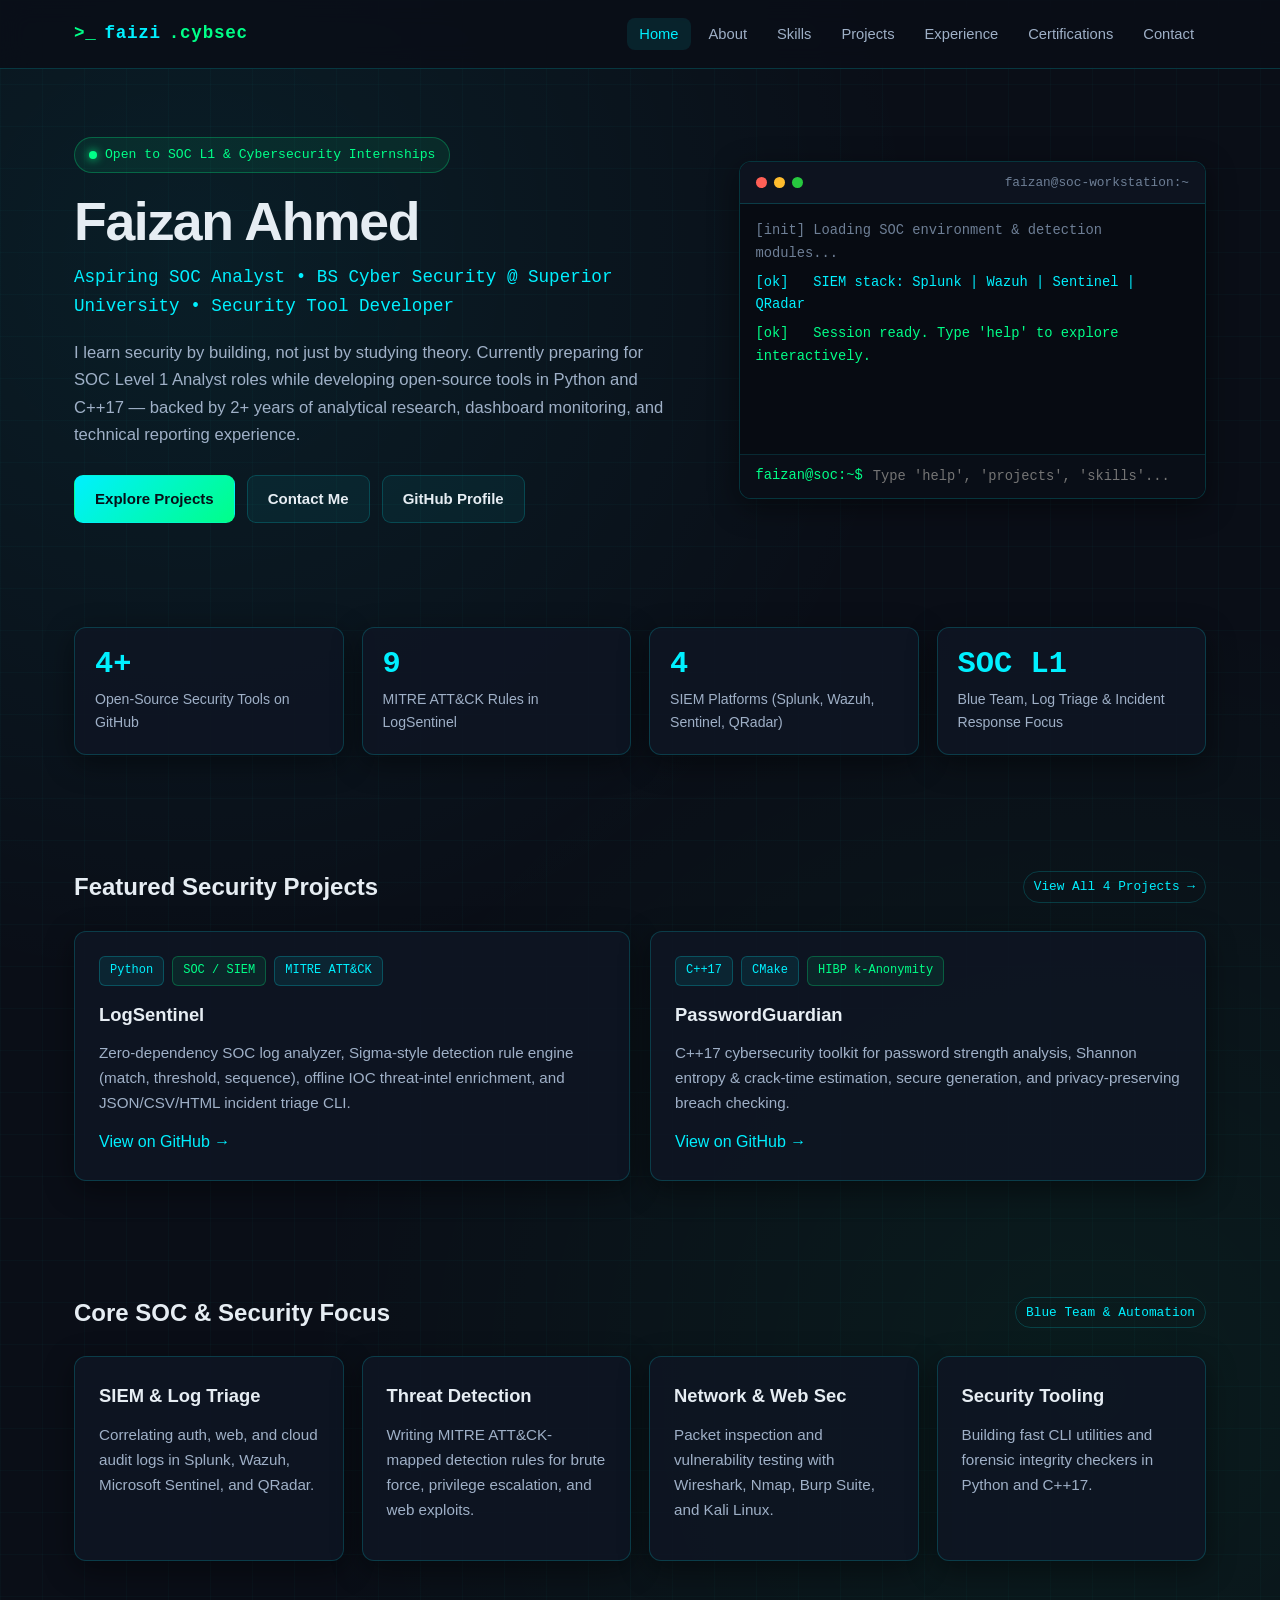
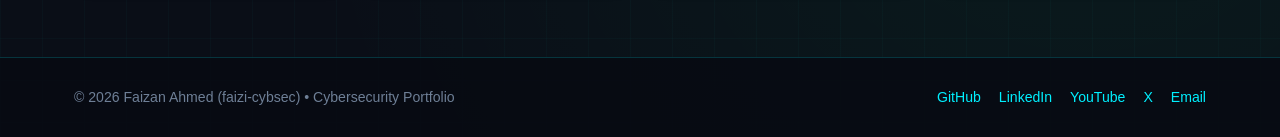
==== commit c76ffd79: "Add files via upload" ====
--- a/index.html
+++ b/index.html
@@ -4,8 +4,80 @@
   <meta charset="UTF-8">
   <meta name="viewport" content="width=device-width, initial-scale=1.0">
   <meta name="description" content="Faizan Ahmed (faizi-cybsec) — Aspiring SOC Analyst, BS Cyber Security Student @ Superior University, and Security Tool Developer.">
+  <meta name="robots" content="index, follow">
+  <meta name="theme-color" content="#0a0e17">
+  <link rel="canonical" href="https://faizi-cybsec.github.io/">
+  <link rel="icon" type="image/svg+xml" href="favicon.svg">
+  <meta property="og:type" content="website">
+  <meta property="og:site_name" content="Faizan Ahmed | Cybersecurity Portfolio">
+  <meta property="og:title" content="Faizan Ahmed | SOC &amp; Cybersecurity Portfolio">
+  <meta property="og:description" content="Aspiring SOC L1 Analyst, BS Cyber Security Student @ Superior University, and creator of LogSentinel &amp; PasswordGuardian.">
+  <meta property="og:url" content="https://faizi-cybsec.github.io/">
+  <meta name="twitter:card" content="summary">
+  <meta name="twitter:site" content="@faizicybsec">
+  <meta name="twitter:creator" content="@faizicybsec">
+  <meta name="twitter:title" content="Faizan Ahmed | SOC &amp; Cybersecurity Portfolio">
+  <meta name="twitter:description" content="Aspiring SOC L1 Analyst, BS Cyber Security Student @ Superior University, and creator of LogSentinel &amp; PasswordGuardian.">
   <title>Faizan Ahmed | SOC &amp; Cybersecurity Portfolio</title>
   <link rel="stylesheet" href="css/style.css">
+  <script type="application/ld+json">
+  {
+    "@context": "https://schema.org",
+    "@graph": [
+      {
+        "@type": "Person",
+        "@id": "https://faizi-cybsec.github.io/#person",
+        "name": "Faizan Ahmed",
+        "alternateName": "faizi-cybsec",
+        "url": "https://faizi-cybsec.github.io/",
+        "email": "mailto:work.fayzan@gmail.com",
+        "jobTitle": "Aspiring SOC Level 1 Analyst & Cybersecurity Student",
+        "address": {
+          "@type": "PostalAddress",
+          "addressLocality": "Faisalabad",
+          "addressRegion": "Punjab",
+          "addressCountry": "PK"
+        },
+        "affiliation": {
+          "@type": "CollegeOrUniversity",
+          "name": "The Superior University"
+        },
+        "alumniOf": {
+          "@type": "EducationalOrganization",
+          "name": "Superior College"
+        },
+        "knowsAbout": [
+          "Security Operations Center (SOC)",
+          "SIEM",
+          "Splunk",
+          "Wazuh",
+          "Microsoft Sentinel",
+          "IBM QRadar",
+          "Threat Detection",
+          "MITRE ATT&CK",
+          "Incident Response",
+          "Linux",
+          "Network Security",
+          "Python",
+          "C++17"
+        ],
+        "sameAs": [
+          "https://github.com/faizi-cybsec",
+          "https://www.linkedin.com/in/faizi-cybsec/",
+          "https://www.youtube.com/@Faizi.CybSec",
+          "https://x.com/faizicybsec"
+        ]
+      },
+      {
+        "@type": "WebSite",
+        "@id": "https://faizi-cybsec.github.io/#website",
+        "url": "https://faizi-cybsec.github.io/",
+        "name": "Faizan Ahmed | SOC & Cybersecurity Portfolio",
+        "author": { "@id": "https://faizi-cybsec.github.io/#person" }
+      }
+    ]
+  }
+  </script>
 </head>
 <body>
   <header class="navbar">
--- a/css/style.css
+++ b/css/style.css
@@ -1,478 +1,647 @@
-*{
-    margin:0;
-    padding:0;
-    box-sizing:border-box;
-    cursor:crosshair;
-}
-
-body{
-    background:#050505;
-    color:#00ff41;
-    font-family:'Share Tech Mono',monospace;
-    overflow-x:hidden;
-}
-
-/* MATRIX */
-
-#matrix{
-    position:fixed;
-    top:0;
-    left:0;
-    width:100%;
-    height:100%;
-    z-index:-1;
-}
-
-/* NAVBAR */
-
-.navbar{
-    position:sticky;
-    top:0;
-    z-index:1000;
-
-    display:flex;
-    justify-content:space-between;
-    align-items:center;
-
-    padding:25px 80px;
-
-    border-bottom:1px solid #00ff41;
-
-    background:#050505;
-
-    backdrop-filter:blur(10px);
-}
-
-.logo{
-    font-size:30px;
-    font-weight:bold;
-    text-shadow:0 0 10px #00ff41;
-}
-
-.navbar ul{
-    display:flex;
-    list-style:none;
-    gap:30px;
-}
-
-.navbar a{
-    color:white;
-    text-decoration:none;
-    transition:.3s;
-}
-
-.navbar a:hover{
-    color:#00ff41;
-}
-
-/* HERO */
-
-.hero{
-    min-height:90vh;
-
-    display:flex;
-    justify-content:space-around;
-    align-items:center;
-    gap:50px;
-
-    padding:50px;
-
-    flex-wrap:wrap;
-}
-
-.hero-left{
-    width:45%;
-    min-width:300px;
-}
-
-/* TERMINAL TEXT */
-
-.small{
-    color:#00ff41;
-
-    margin-bottom:20px;
-
-    overflow:hidden;
-    white-space:nowrap;
-
-    border-right:2px solid #00ff41;
-
-    width:0;
-
-    animation:
-        typing 4s steps(30,end) forwards,
-        blink .7s infinite;
-}
-
-@keyframes typing{
-    from{
-        width:0;
-    }
-    to{
-        width:100%;
-    }
-}
-
-@keyframes blink{
-    50%{
-        opacity:0;
-    }
-}
-
-/* HEADINGS */
-
-h1{
-    font-size:80px;
-
-    text-shadow:
-        0 0 10px #00ff41,
-        0 0 20px #00ff41;
-}
-
-h1 span{
-    color:#00ff41;
-}
-
-h2{
-    margin-top:20px;
-    font-size:30px;
-}
-
-h3{
-    margin-top:10px;
-    color:white;
-}
-
-/* DESCRIPTION */
-
-.description{
-    margin-top:30px;
-    color:#ccc;
-    line-height:1.8;
-}
-
-/* EXPERIENCE BADGE */
-
-.experience-badge{
-    margin-top:25px;
-
-    display:inline-block;
-
-    padding:12px 20px;
-
-    border:1px solid #00ff41;
-
-    background:#111;
-}
-
-/* BUTTONS */
-
-.buttons{
-    margin-top:40px;
-}
-
-.btn{
-    border:1px solid #00ff41;
-
-    color:#00ff41;
-
-    text-decoration:none;
-
-    padding:15px 25px;
-
-    margin-right:15px;
-
-    transition:.3s;
-}
-
-.btn:hover{
-    background:#00ff41;
-    color:black;
-}
-
-/* TERMINAL */
-
-.terminal{
-    width:500px;
-    max-width:100%;
-
-    background:#0b0b0b;
-
-    border:1px solid #00ff41;
-
-    animation:
-        glow 2s infinite alternate;
-}
-
-@keyframes glow{
-
-from{
-    box-shadow:
-    0 0 10px #00ff41;
-}
-
-to{
-    box-shadow:
-    0 0 30px #00ff41;
-}
-
-}
-
-.terminal-header{
-    padding:15px;
-    background:#111;
-}
-
-.terminal-body{
-    padding:20px;
-
-    line-height:1.8;
-
-    min-height:350px;
-    max-height:350px;
-
-    overflow-y:auto;
-}
-
-.terminal-input{
-    display:flex;
-
-    padding:20px;
-
-    border-top:1px solid #00ff41;
-}
-
-.terminal-input span{
-    color:#00ff41;
-}
-
-.terminal-input input{
-    flex:1;
-
-    background:black;
-
-    color:#00ff41;
-
-    border:none;
-    outline:none;
-
-    font-family:inherit;
-
-    margin-left:10px;
-}
-
-/* DASHBOARD */
-
-.dashboard{
-    padding:50px;
-}
-
-.dashboard h2{
-    margin-bottom:40px;
-    text-align:center;
-}
-
-/* CYBER GRID */
-
-.cyber-grid{
-    display:grid;
-
-    grid-template-columns:
-        repeat(auto-fit,minmax(250px,1fr));
-
-    gap:25px;
-}
-
-.cyber-card{
-    border:1px solid #00ff41;
-
-    background:#0a0a0a;
-
-    padding:25px;
-
-    transition:.3s;
-
-    box-shadow:
-        0 0 10px #00ff41;
-}
-
-.cyber-card:hover{
-    transform:translateY(-10px);
-
-    box-shadow:
-        0 0 30px #00ff41;
-}
-
-.cyber-card h3{
-    color:#00ff41;
-    margin-bottom:15px;
-}
-
-/* FOOTER */
-
-footer{
-    margin-top:100px;
-
-    text-align:center;
-
-    padding:30px;
-
-    border-top:1px solid #00ff41;
-
-    color:#888;
-}
-
-/* SCROLLBAR */
-
-::-webkit-scrollbar{
-    width:10px;
-}
-
-::-webkit-scrollbar-track{
-    background:black;
-}
-
-::-webkit-scrollbar-thumb{
-    background:#00ff41;
-}
-
-/* MOBILE */
-
-@media(max-width:900px){
-
-.hero{
-    flex-direction:column;
-}
-
-.hero-left{
-    width:100%;
-}
-
-.navbar{
-    flex-direction:column;
-    gap:20px;
-}
-
-.navbar ul{
-    flex-wrap:wrap;
-    justify-content:center;
-}
-
-h1{
-    font-size:50px;
-}
-
-}
-
-.featured-project {
-    border: 2px solid #d4af37;
-    box-shadow: 0 0 20px rgba(212,175,55,0.2);
-}
-
-.project-links {
-    margin-top: 20px;
-}
-
-.project-links a {
-    display: inline-block;
-    padding: 12px 20px;
-    border: 1px solid #d4af37;
-    color: #d4af37;
-    text-decoration: none;
-    transition: 0.3s;
-}
-
-.project-links a:hover {
-    background: #d4af37;
-    color: #000;
-}
-
-.project-hero{
-    text-align:center;
-    padding:120px 10%;
-}
-
-.project-hero h1{
-    font-size:4rem;
-    color:#fff;
-}
-
-.project-hero span{
-    color:#d4af37;
-}
-
-.hero-description{
-    max-width:800px;
-    margin:20px auto;
-    line-height:1.8;
-}
-
-.github-btn{
-    display:inline-block;
-    margin-top:30px;
-    padding:15px 30px;
-    border:2px solid #d4af37;
-    color:#d4af37;
-    text-decoration:none;
-    transition:.3s;
-}
-
-.github-btn:hover{
-    background:#d4af37;
-    color:#000;
-}
-
-.project-section{
-    padding:60px 10%;
-}
-
-.project-section h2{
-    color:#d4af37;
-    margin-bottom:30px;
-}
-
-.screenshots{
-    display:grid;
-    grid-template-columns:repeat(auto-fit,minmax(220px,1fr));
-    gap:20px;
-}
-
-.screenshots img{
-    width:100%;
-    border-radius:10px;
-    border:1px solid #333;
-    transition:.3s;
-}
-
-.screenshots img:hover{
-    transform:scale(1.03);
-}
-
-.feature-grid{
-    display:grid;
-    grid-template-columns:repeat(auto-fit,minmax(250px,1fr));
-    gap:20px;
-}
-
-.feature{
-    padding:20px;
-    border:1px solid #222;
-    background:#111;
-}
-
-.tech-grid{
-    display:grid;
-    grid-template-columns:repeat(auto-fit,minmax(150px,1fr));
-    gap:20px;
-}
-
-.tech-grid div{
-    background:#111;
-    padding:20px;
-    text-align:center;
-    border:1px solid #222;
-}
-
-.learn-list{
-    line-height:2;
-}
+/* ==========================================================================
+   Faizan Ahmad (faizi-cybsec) — Cyber-Cyan & Emerald SOC Portfolio Theme
+   ========================================================================== */
+
+:root {
+  --bg-primary: #0a0e17;
+  --bg-secondary: #0f1624;
+  --bg-card: rgba(15, 22, 36, 0.86);
+  --bg-card-hover: rgba(20, 30, 48, 0.96);
+  --border-subtle: rgba(0, 240, 255, 0.18);
+  --border-glow: rgba(0, 240, 255, 0.5);
+
+  --cyan: #00f0ff;
+  --emerald: #00ff88;
+  --amber: #ffb84d;
+  --crimson: #ff4d6d;
+
+  --text-primary: #e6edf3;
+  --text-secondary: #9fb0c7;
+  --text-muted: #6e7f96;
+
+  --font-sans: "Inter", -apple-system, BlinkMacSystemFont, "Segoe UI", Roboto, sans-serif;
+  --font-mono: "JetBrains Mono", "Fira Code", "Cascadia Code", Consolas, monospace;
+
+  --radius: 12px;
+  --shadow-card: 0 8px 30px rgba(0, 0, 0, 0.45);
+  --transition: 0.22s ease;
+}
+
+*,
+*::before,
+*::after {
+  box-sizing: border-box;
+}
+
+html {
+  scroll-behavior: smooth;
+}
+
+body {
+  margin: 0;
+  font-family: var(--font-sans);
+  background-color: var(--bg-primary);
+  background-image:
+    radial-gradient(circle at 15% 15%, rgba(0, 240, 255, 0.07), transparent 40%),
+    radial-gradient(circle at 85% 80%, rgba(0, 255, 136, 0.06), transparent 45%),
+    linear-gradient(rgba(0, 240, 255, 0.025) 1px, transparent 1px),
+    linear-gradient(90deg, rgba(0, 240, 255, 0.025) 1px, transparent 1px);
+  background-size: 100% 100%, 100% 100%, 42px 42px, 42px 42px;
+  color: var(--text-primary);
+  line-height: 1.65;
+  min-height: 100vh;
+  display: flex;
+  flex-direction: column;
+}
+
+/* Custom Scrollbar */
+::-webkit-scrollbar {
+  width: 8px;
+}
+::-webkit-scrollbar-track {
+  background: var(--bg-primary);
+}
+::-webkit-scrollbar-thumb {
+  background: rgba(0, 240, 255, 0.3);
+  border-radius: 999px;
+}
+::-webkit-scrollbar-thumb:hover {
+  background: var(--cyan);
+}
+
+a {
+  color: var(--cyan);
+  text-decoration: none;
+  transition: color var(--transition);
+}
+a:hover {
+  color: var(--emerald);
+}
+
+code,
+pre,
+.mono {
+  font-family: var(--font-mono);
+}
+
+.container {
+  width: 100%;
+  max-width: 1180px;
+  margin: 0 auto;
+  padding: 0 24px;
+}
+
+/* ==========================================================================
+   Navigation
+   ========================================================================== */
+.navbar {
+  position: sticky;
+  top: 0;
+  z-index: 100;
+  background: rgba(10, 14, 23, 0.88);
+  backdrop-filter: blur(12px);
+  border-bottom: 1px solid var(--border-subtle);
+}
+
+.nav-inner {
+  display: flex;
+  align-items: center;
+  justify-content: space-between;
+  height: 68px;
+  gap: 16px;
+}
+
+.brand {
+  font-family: var(--font-mono);
+  font-weight: 700;
+  font-size: 1.1rem;
+  color: var(--emerald);
+  letter-spacing: 0.04em;
+  display: inline-flex;
+  align-items: center;
+  gap: 8px;
+}
+.brand span {
+  color: var(--cyan);
+}
+
+.nav-links {
+  display: flex;
+  align-items: center;
+  gap: 6px;
+  list-style: none;
+  margin: 0;
+  padding: 0;
+}
+
+.nav-links a {
+  color: var(--text-secondary);
+  font-size: 0.92rem;
+  font-weight: 500;
+  padding: 8px 12px;
+  border-radius: 8px;
+  transition: all var(--transition);
+}
+
+.nav-links a:hover,
+.nav-links a.active {
+  color: var(--cyan);
+  background: rgba(0, 240, 255, 0.09);
+}
+
+.nav-toggle {
+  display: none;
+  background: transparent;
+  border: 1px solid var(--border-subtle);
+  color: var(--cyan);
+  border-radius: 8px;
+  padding: 6px 10px;
+  font-size: 1.2rem;
+  cursor: pointer;
+}
+
+/* ==========================================================================
+   Main & Sections
+   ========================================================================== */
+main {
+  flex: 1;
+}
+
+.section {
+  padding: 56px 0;
+}
+
+.page-header {
+  padding: 52px 0 28px;
+  border-bottom: 1px solid var(--border-subtle);
+  background: linear-gradient(180deg, rgba(0, 240, 255, 0.04) 0%, transparent 100%);
+}
+
+.prompt-line {
+  font-family: var(--font-mono);
+  font-size: 0.9rem;
+  color: var(--emerald);
+  margin-bottom: 10px;
+}
+
+.page-title {
+  margin: 0 0 10px;
+  font-size: clamp(1.9rem, 4vw, 2.75rem);
+  font-weight: 800;
+  letter-spacing: -0.02em;
+  background: linear-gradient(90deg, #ffffff 0%, var(--cyan) 55%, var(--emerald) 100%);
+  -webkit-background-clip: text;
+  background-clip: text;
+  color: transparent;
+}
+
+.page-subtitle {
+  margin: 0;
+  color: var(--text-secondary);
+  max-width: 720px;
+  font-size: 1.05rem;
+}
+
+.section-heading {
+  display: flex;
+  align-items: center;
+  justify-content: space-between;
+  flex-wrap: wrap;
+  gap: 12px;
+  margin-bottom: 24px;
+}
+
+.section-heading h2 {
+  margin: 0;
+  font-size: 1.5rem;
+  font-weight: 700;
+  color: var(--text-primary);
+}
+
+.section-heading .tag-label {
+  font-family: var(--font-mono);
+  font-size: 0.8rem;
+  color: var(--cyan);
+  border: 1px solid var(--border-subtle);
+  padding: 4px 10px;
+  border-radius: 999px;
+}
+
+/* ==========================================================================
+   Hero
+   ========================================================================== */
+.hero {
+  padding: 68px 0 48px;
+}
+
+.hero-grid {
+  display: grid;
+  grid-template-columns: 1.15fr 0.85fr;
+  gap: 32px;
+  align-items: center;
+}
+
+.status-pill {
+  display: inline-flex;
+  align-items: center;
+  gap: 8px;
+  font-family: var(--font-mono);
+  font-size: 0.82rem;
+  color: var(--emerald);
+  background: rgba(0, 255, 136, 0.08);
+  border: 1px solid rgba(0, 255, 136, 0.28);
+  padding: 6px 14px;
+  border-radius: 999px;
+  margin-bottom: 18px;
+}
+
+.status-dot {
+  width: 8px;
+  height: 8px;
+  border-radius: 50%;
+  background: var(--emerald);
+  box-shadow: 0 0 10px var(--emerald);
+}
+
+.hero h1 {
+  margin: 0 0 12px;
+  font-size: clamp(2.2rem, 5vw, 3.35rem);
+  font-weight: 800;
+  line-height: 1.12;
+  letter-spacing: -0.025em;
+}
+
+.hero-role {
+  font-family: var(--font-mono);
+  font-size: 1.1rem;
+  color: var(--cyan);
+  margin: 0 0 18px;
+}
+
+.hero-desc {
+  color: var(--text-secondary);
+  font-size: 1.04rem;
+  margin: 0 0 26px;
+  max-width: 600px;
+}
+
+.btn-group {
+  display: flex;
+  flex-wrap: wrap;
+  gap: 12px;
+}
+
+.btn {
+  display: inline-flex;
+  align-items: center;
+  gap: 8px;
+  padding: 11px 20px;
+  border-radius: 9px;
+  font-weight: 600;
+  font-size: 0.94rem;
+  cursor: pointer;
+  border: 1px solid transparent;
+  transition: all var(--transition);
+}
+
+.btn-primary {
+  background: linear-gradient(135deg, var(--cyan), var(--emerald));
+  color: #061018;
+}
+.btn-primary:hover {
+  color: #061018;
+  transform: translateY(-2px);
+  box-shadow: 0 6px 22px rgba(0, 240, 255, 0.35);
+}
+
+.btn-outline {
+  background: rgba(0, 240, 255, 0.06);
+  border-color: var(--border-subtle);
+  color: var(--text-primary);
+}
+.btn-outline:hover {
+  border-color: var(--cyan);
+  color: var(--cyan);
+  transform: translateY(-2px);
+}
+
+/* ==========================================================================
+   Cards & Grids
+   ========================================================================== */
+.grid-2 {
+  display: grid;
+  grid-template-columns: repeat(2, minmax(0, 1fr));
+  gap: 20px;
+}
+
+.grid-3 {
+  display: grid;
+  grid-template-columns: repeat(3, minmax(0, 1fr));
+  gap: 20px;
+}
+
+.grid-4 {
+  display: grid;
+  grid-template-columns: repeat(4, minmax(0, 1fr));
+  gap: 18px;
+}
+
+.card {
+  background: var(--bg-card);
+  border: 1px solid var(--border-subtle);
+  border-radius: var(--radius);
+  padding: 24px;
+  box-shadow: var(--shadow-card);
+  transition: transform var(--transition), border-color var(--transition), background var(--transition);
+}
+
+.card:hover {
+  transform: translateY(-3px);
+  border-color: var(--border-glow);
+  background: var(--bg-card-hover);
+}
+
+.card h3 {
+  margin: 0 0 10px;
+  font-size: 1.15rem;
+  color: var(--text-primary);
+}
+
+.card p {
+  margin: 0 0 14px;
+  color: var(--text-secondary);
+  font-size: 0.95rem;
+}
+
+.stat-card {
+  text-align: left;
+  padding: 20px;
+}
+.stat-value {
+  font-family: var(--font-mono);
+  font-size: 1.9rem;
+  font-weight: 800;
+  color: var(--cyan);
+  line-height: 1.1;
+}
+.stat-label {
+  font-size: 0.88rem;
+  color: var(--text-secondary);
+  margin-top: 6px;
+}
+
+.badge-row {
+  display: flex;
+  flex-wrap: wrap;
+  gap: 8px;
+  margin-bottom: 14px;
+}
+
+.badge {
+  font-family: var(--font-mono);
+  font-size: 0.75rem;
+  padding: 4px 10px;
+  border-radius: 6px;
+  background: rgba(0, 240, 255, 0.08);
+  border: 1px solid rgba(0, 240, 255, 0.22);
+  color: var(--cyan);
+}
+
+.badge-emerald {
+  background: rgba(0, 255, 136, 0.08);
+  border-color: rgba(0, 255, 136, 0.26);
+  color: var(--emerald);
+}
+
+.badge-amber {
+  background: rgba(255, 184, 77, 0.1);
+  border-color: rgba(255, 184, 77, 0.3);
+  color: var(--amber);
+}
+
+.clean-list {
+  margin: 0;
+  padding-left: 18px;
+  color: var(--text-secondary);
+  font-size: 0.93rem;
+}
+.clean-list li {
+  margin-bottom: 6px;
+}
+
+/* ==========================================================================
+   Interactive Terminal
+   ========================================================================== */
+.terminal {
+  background: #070b12;
+  border: 1px solid var(--border-subtle);
+  border-radius: var(--radius);
+  overflow: hidden;
+  box-shadow: var(--shadow-card);
+}
+
+.terminal-header {
+  display: flex;
+  align-items: center;
+  justify-content: space-between;
+  padding: 10px 16px;
+  background: #0d131f;
+  border-bottom: 1px solid var(--border-subtle);
+}
+
+.terminal-dots {
+  display: flex;
+  gap: 7px;
+}
+.dot {
+  width: 11px;
+  height: 11px;
+  border-radius: 50%;
+}
+.dot-red { background: #ff5f56; }
+.dot-yellow { background: #ffbd2e; }
+.dot-green { background: #27c93f; }
+
+.terminal-title {
+  font-family: var(--font-mono);
+  font-size: 0.8rem;
+  color: var(--text-muted);
+}
+
+.terminal-body {
+  padding: 16px;
+  font-family: var(--font-mono);
+  font-size: 0.86rem;
+  min-height: 250px;
+  max-height: 340px;
+  overflow-y: auto;
+  color: var(--text-primary);
+}
+
+.term-line {
+  margin-bottom: 6px;
+  white-space: pre-wrap;
+  word-break: break-word;
+}
+.term-muted { color: var(--text-muted); }
+.term-cyan { color: var(--cyan); }
+.term-emerald { color: var(--emerald); }
+.term-amber { color: var(--amber); }
+
+.terminal-input-row {
+  display: flex;
+  align-items: center;
+  gap: 8px;
+  padding: 10px 16px;
+  border-top: 1px solid rgba(0, 240, 255, 0.12);
+  background: #090e17;
+  font-family: var(--font-mono);
+  font-size: 0.86rem;
+}
+
+.terminal-prompt {
+  color: var(--emerald);
+  white-space: nowrap;
+}
+
+.terminal-input {
+  flex: 1;
+  background: transparent;
+  border: none;
+  outline: none;
+  color: var(--text-primary);
+  font-family: var(--font-mono);
+  font-size: 0.86rem;
+}
+
+/* ==========================================================================
+   Filter Bar & Contact Form
+   ========================================================================== */
+.filter-bar {
+  display: flex;
+  flex-wrap: wrap;
+  gap: 10px;
+  margin-bottom: 24px;
+}
+
+.filter-btn {
+  font-family: var(--font-mono);
+  font-size: 0.82rem;
+  padding: 7px 14px;
+  border-radius: 8px;
+  border: 1px solid var(--border-subtle);
+  background: var(--bg-card);
+  color: var(--text-secondary);
+  cursor: pointer;
+  transition: all var(--transition);
+}
+.filter-btn:hover,
+.filter-btn.active {
+  border-color: var(--cyan);
+  color: var(--cyan);
+  background: rgba(0, 240, 255, 0.1);
+}
+
+.form-group {
+  margin-bottom: 16px;
+}
+.form-group label {
+  display: block;
+  font-size: 0.88rem;
+  font-weight: 600;
+  color: var(--text-secondary);
+  margin-bottom: 6px;
+}
+.form-control {
+  width: 100%;
+  padding: 11px 14px;
+  border-radius: 8px;
+  border: 1px solid var(--border-subtle);
+  background: #070b12;
+  color: var(--text-primary);
+  font-family: var(--font-sans);
+  font-size: 0.95rem;
+  outline: none;
+  transition: border-color var(--transition);
+}
+.form-control:focus {
+  border-color: var(--cyan);
+}
+textarea.form-control {
+  min-height: 120px;
+  resize: vertical;
+}
+
+.form-status {
+  margin-top: 12px;
+  font-family: var(--font-mono);
+  font-size: 0.86rem;
+  color: var(--emerald);
+}
+
+/* ==========================================================================
+   Footer
+   ========================================================================== */
+.footer {
+  border-top: 1px solid var(--border-subtle);
+  padding: 28px 0;
+  background: rgba(7, 11, 18, 0.9);
+  margin-top: 40px;
+}
+
+.footer-inner {
+  display: flex;
+  flex-wrap: wrap;
+  align-items: center;
+  justify-content: space-between;
+  gap: 16px;
+  color: var(--text-muted);
+  font-size: 0.88rem;
+}
+
+.footer-links {
+  display: flex;
+  flex-wrap: wrap;
+  gap: 18px;
+}
+
+/* ==========================================================================
+   Responsive
+   ========================================================================== */
+@media (max-width: 960px) {
+  .hero-grid,
+  .grid-3,
+  .grid-4 {
+    grid-template-columns: repeat(2, minmax(0, 1fr));
+  }
+}
+
+@media (max-width: 720px) {
+  .hero-grid,
+  .grid-2,
+  .grid-3,
+  .grid-4 {
+    grid-template-columns: 1fr;
+  }
+
+  .nav-toggle {
+    display: inline-flex;
+  }
+
+  .nav-links {
+    display: none;
+    position: absolute;
+    top: 68px;
+    left: 0;
+    right: 0;
+    flex-direction: column;
+    align-items: stretch;
+    background: rgba(10, 14, 23, 0.98);
+    border-bottom: 1px solid var(--border-subtle);
+    padding: 12px 24px 20px;
+  }
+
+  .nav-links.open {
+    display: flex;
+  }
+}
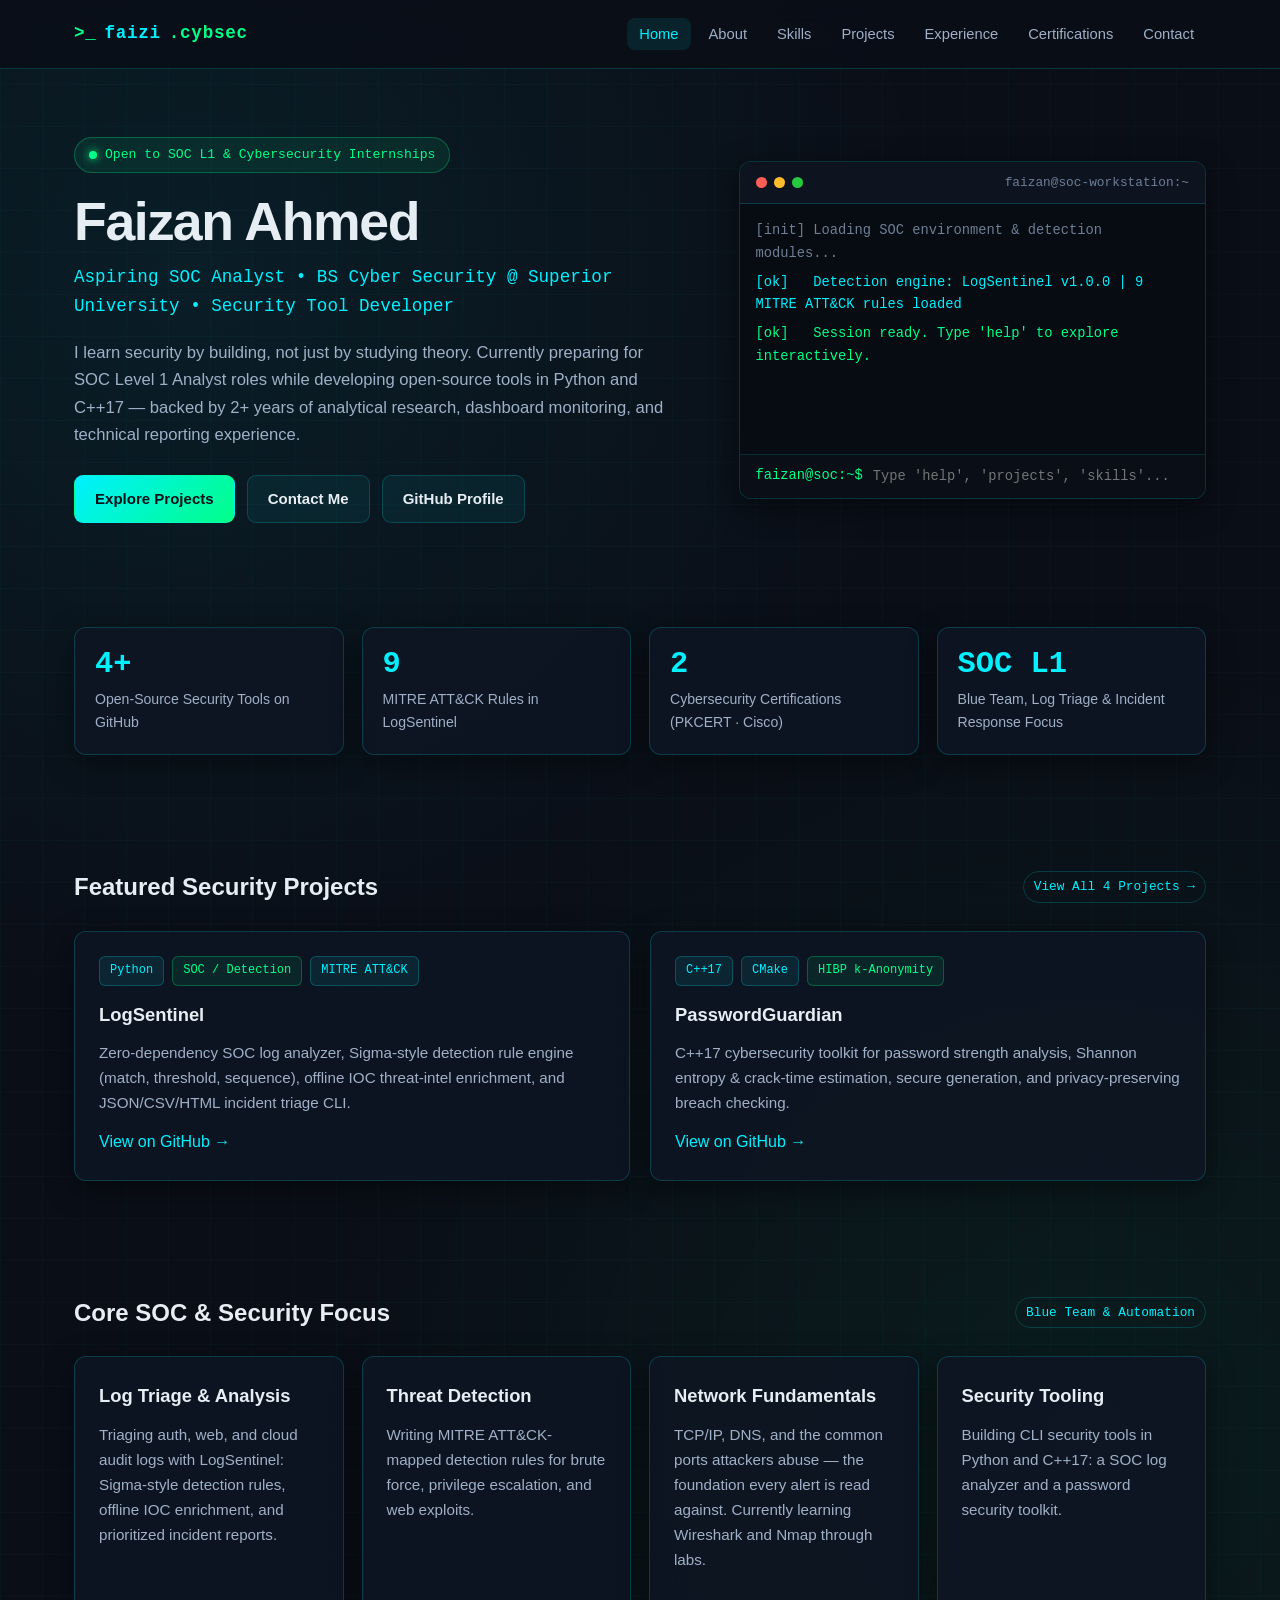
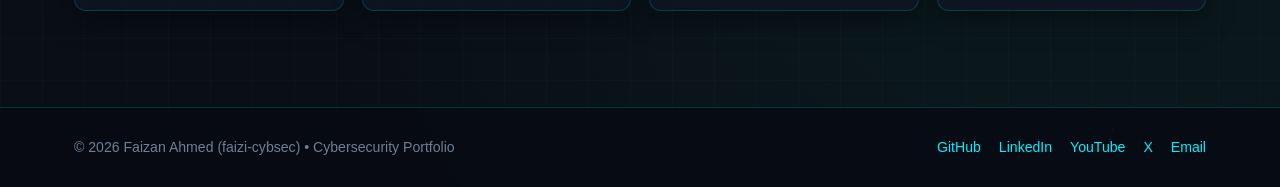
==== commit a6548887: "New Updated Files" ====
--- a/index.html
+++ b/index.html
@@ -48,16 +48,15 @@
         },
         "knowsAbout": [
           "Security Operations Center (SOC)",
-          "SIEM",
-          "Splunk",
-          "Wazuh",
-          "Microsoft Sentinel",
-          "IBM QRadar",
+          "Log Analysis",
           "Threat Detection",
           "MITRE ATT&CK",
           "Incident Response",
           "Linux",
           "Network Security",
+          "Networking",
+          "Cybersecurity",
+          "Password Security",
           "Python",
           "C++17"
         ],
@@ -127,7 +126,7 @@
           </div>
           <div class="terminal-body" id="terminal-output">
             <div class="term-line term-muted">[init] Loading SOC environment &amp; detection modules...</div>
-            <div class="term-line term-cyan">[ok]   SIEM stack: Splunk | Wazuh | Sentinel | QRadar</div>
+            <div class="term-line term-cyan">[ok]   Detection engine: LogSentinel v1.0.0 | 9 MITRE ATT&amp;CK rules loaded</div>
             <div class="term-line term-emerald">[ok]   Session ready. Type 'help' to explore interactively.</div>
           </div>
           <div class="terminal-input-row">
@@ -149,8 +148,8 @@
           <div class="stat-label">MITRE ATT&amp;CK Rules in LogSentinel</div>
         </div>
         <div class="card stat-card">
-          <div class="stat-value">4</div>
-          <div class="stat-label">SIEM Platforms (Splunk, Wazuh, Sentinel, QRadar)</div>
+          <div class="stat-value">2</div>
+          <div class="stat-label">Cybersecurity Certifications (PKCERT &middot; Cisco)</div>
         </div>
         <div class="card stat-card">
           <div class="stat-value">SOC L1</div>
@@ -169,7 +168,7 @@
           <article class="card">
             <div class="badge-row">
               <span class="badge">Python</span>
-              <span class="badge badge-emerald">SOC / SIEM</span>
+              <span class="badge badge-emerald">SOC / Detection</span>
               <span class="badge">MITRE ATT&amp;CK</span>
             </div>
             <h3>LogSentinel</h3>
@@ -203,20 +202,20 @@
         </div>
         <div class="grid-4">
           <div class="card">
-            <h3>SIEM &amp; Log Triage</h3>
-            <p>Correlating auth, web, and cloud audit logs in Splunk, Wazuh, Microsoft Sentinel, and QRadar.</p>
+            <h3>Log Triage &amp; Analysis</h3>
+            <p>Triaging auth, web, and cloud audit logs with LogSentinel: Sigma-style detection rules, offline IOC enrichment, and prioritized incident reports.</p>
           </div>
           <div class="card">
             <h3>Threat Detection</h3>
             <p>Writing MITRE ATT&amp;CK-mapped detection rules for brute force, privilege escalation, and web exploits.</p>
           </div>
           <div class="card">
-            <h3>Network &amp; Web Sec</h3>
-            <p>Packet inspection and vulnerability testing with Wireshark, Nmap, Burp Suite, and Kali Linux.</p>
+            <h3>Network Fundamentals</h3>
+            <p>TCP/IP, DNS, and the common ports attackers abuse — the foundation every alert is read against. Currently learning Wireshark and Nmap through labs.</p>
           </div>
           <div class="card">
             <h3>Security Tooling</h3>
-            <p>Building fast CLI utilities and forensic integrity checkers in Python and C++17.</p>
+            <p>Building CLI security tools in Python and C++17: a SOC log analyzer and a password security toolkit.</p>
           </div>
         </div>
       </div>
